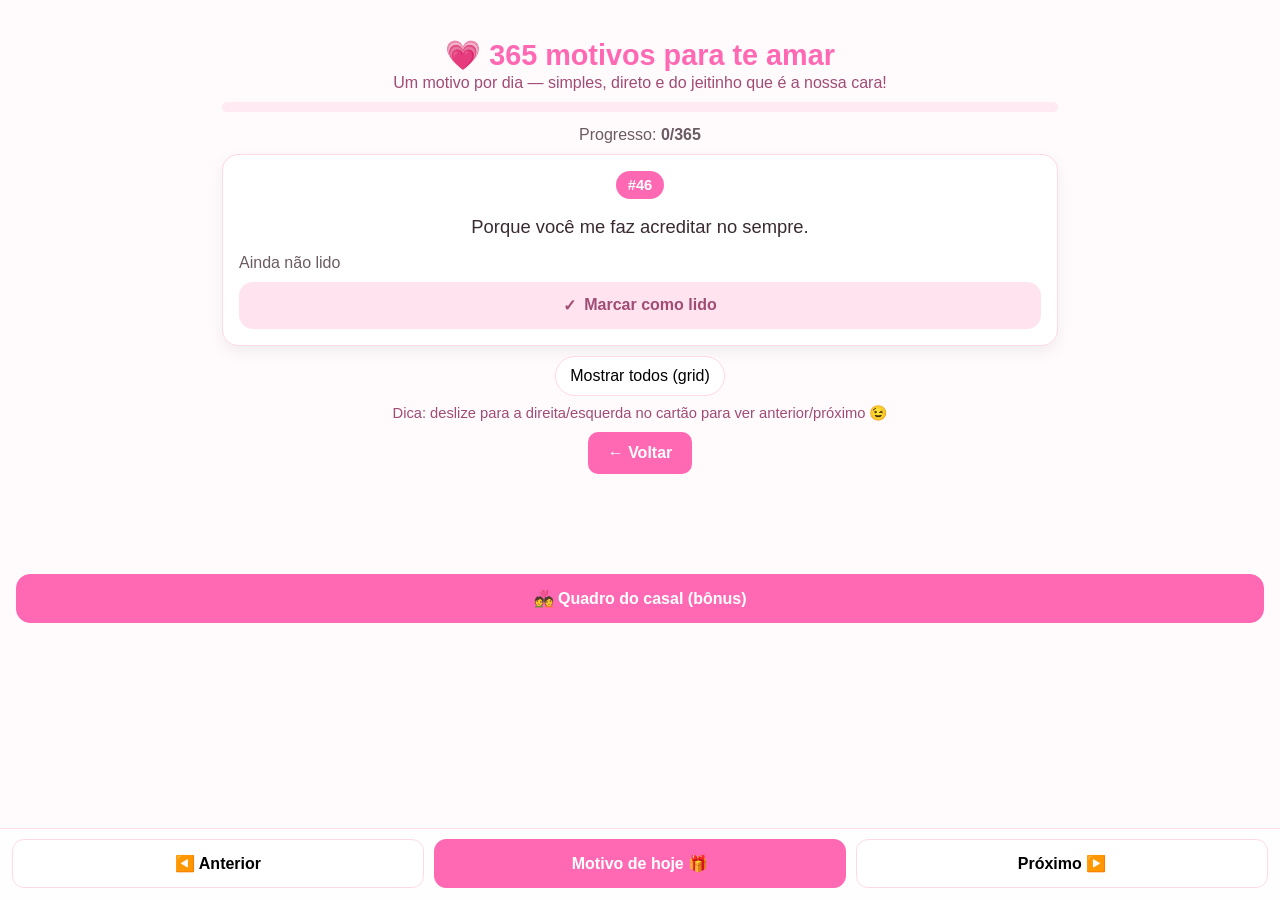
==== one_year.html @ 727fb725 "1year" ====
<!DOCTYPE html>
<html lang="pt-BR">
<head>
  <meta charset="UTF-8"/>
  <meta name="viewport" content="width=device-width,initial-scale=1,maximum-scale=1,viewport-fit=cover"/>
  <title>365 motivos para te amar 💖</title>
  <link rel="stylesheet" href="style.css"/>
  <style>
    /* ===== Ajustes Mobile-First para esta página ===== */
    :root{
      --pink:#ff69b4;
      --pink-2:#ffa6c9;
      --bg:#fffafc;
      --ink:#3a2a31;
      --ok:#2ecc71;
      --muted:#6b5b62;
      --card:#ffffff;
      --border:#ffd9e6;
    }
    body { background: var(--bg); color: var(--ink); }
    .wrap { max-width: 860px; margin: 0 auto; padding: 12px 12px 88px; }

    /* Header + progresso */
    .header { margin: 10px 0 2px; font-size: 1.4rem; }
    .sub { color:#a04c74; margin-bottom:10px; }
    .progressbar {
      height: 10px; background: #ffeaf3; border-radius: 999px; overflow: hidden; margin: 8px 0 14px;
    }
    .progressbar > i { display:block; height:100%; width:0%; background: var(--pink); transition: width .25s ease; }

    /* Card destaque */
    .card {
      background: var(--card); border:1px solid var(--border);
      border-radius:16px; padding:16px; box-shadow:0 6px 16px rgba(0,0,0,.06);
    }
    .badge {
      display:inline-flex; align-items:center; gap:6px; font-size:.92rem; font-weight:700;
      background: var(--pink); color:#fff; border-radius:999px; padding:6px 12px; margin-bottom:8px;
    }
    .badge.read { background: var(--ok); }
    .motivetext { font-size:1.15rem; line-height:1.55; margin-top:6px; }
    .read-state {
      display:flex; align-items:center; gap:8px; margin-top:12px; color: var(--muted);
    }

    /* Botão grande de marcar lido */
    .read-btn {
      display:flex; align-items:center; justify-content:center; gap:8px;
      width:100%; margin-top:10px; padding:14px 16px; border-radius:14px; border:none; font-weight:800;
      background: #ffe4ef; color:#a04c74;
    }
    .read-btn.active { background: #d9f7e7; color:#107a43; }
    .read-btn i { font-style:normal; font-weight:900; }

    /* Grid (opcional “mostrar todos”) */
    .toggle-row { display:flex; justify-content:center; margin: 10px 0 8px; }
    .toggle-row button { padding:10px 14px; border-radius:999px; border:1px solid var(--border); background:#fff; }
    .grid {
      display:none; grid-template-columns: repeat(auto-fill,minmax(160px,1fr));
      gap:10px; margin-top:8px;
    }
    .grid .gc {
      position: relative;
      background: #fff; border:1px solid var(--border); border-radius:12px; padding:12px; min-height:96px;
      box-shadow:0 3px 12px rgba(0,0,0,.04);
    }
    .grid .mini-badge {
      position:absolute; top:8px; right:8px; font-size:.75rem; background:#ffd1e4; color:#7a3956; padding:3px 8px; border-radius:999px;
    }
    .grid .gc.read { border-color:#bdf2d5; }
    .grid .gc.read .mini-badge { background:#bdf2d5; color:#106a3b; }
    .grid .gc .mini-toggle {
      margin-top:8px; display:inline-flex; align-items:center; gap:6px; font-size:.9rem; color:#23543f;
      background:#e8fff3; padding:6px 10px; border-radius:999px; border:1px solid #c9f6df;
    }

    /* Navegação fixa inferior (mobile) */
    .bottom-nav {
      position: fixed; left: 0; right: 0; bottom: 0; padding: 10px 12px calc(12px + env(safe-area-inset-bottom));
      background: rgba(255,255,255,.8); backdrop-filter: blur(8px); border-top:1px solid var(--border);
      display:flex; gap:10px; z-index: 10;
    }
    .bottom-nav button {
      flex:1; padding:14px 10px; border-radius:12px; border:1px solid var(--border); background:#fff; font-weight:700;
    }
    .bottom-nav button.primary { background: var(--pink); color:#fff; border-color: var(--pink); }
    .hint { font-size:.92rem; color:#a04c74; margin-top:6px; }

    /* Toques extras */
    .muted { color: var(--muted); }
    @media (min-width: 640px){
      .header { font-size:1.8rem; }
    }

    /* Confetti simples */
    .confetti-piece{
      position:fixed; width:8px; height:8px; opacity:.9; transform: translateY(-20px);
      animation: fall linear forwards;
    }
    @keyframes fall {
      to { transform: translateY(110vh) rotate(720deg); opacity: .5; }
    }
  </style>
</head>
<body>
  <!-- Reaproveita seus efeitos globais se existirem no style.css -->
  <div class="hearts"></div>
  <div class="balloons"></div>
  <div class="confetti"></div>
  <div class="fireworks"></div>

  <div class="wrap">
    <h1 class="header">💗 365 motivos para te amar</h1>
    <p class="sub">Um motivo por dia — simples, direto e do jeitinho que é a nossa cara!</p>

    <!-- barra de progresso -->
    <div class="progressbar" aria-label="Progresso de leitura">
      <i id="progressBar"></i>
    </div>
    <div class="muted" style="margin-bottom:10px;">
      Progresso: <b id="progressText">0/365</b>
    </div>

    <!-- destaque -->
    <div id="highlight" class="card" aria-live="polite">
      <span id="badge" class="badge">#1</span>
      <div id="text" class="motivetext">Carregando…</div>

      <div class="read-state">
        <span id="readLabel" class="muted">Ainda não lido</span>
      </div>
      <button id="btnRead" class="read-btn" aria-pressed="false">
        <i>✓</i> Marcar como lido
      </button>
    </div>

    <!-- toggle Mostrar todos -->
    <div class="toggle-row">
      <button id="btnToggleGrid">Mostrar todos (grid)</button>
    </div>

    <!-- grade -->
    <div id="grid" class="grid" aria-hidden="true"></div>

    <p class="hint">Dica: deslize para a direita/esquerda no cartão para ver anterior/próximo 😉</p>

    <div style="margin-top:10px">
      <a href="index.html" class="btn-link">← Voltar</a>
    </div>
  </div>
  
<!-- Botão para o bônus: Quadro do casal -->
<div style="margin: 12px 0;">
  <a href="couple-board.html" class="btn-large" aria-label="Abrir quadro do casal">
    💑 Quadro do casal (bônus)
  </a>
</div>

  <!-- Navegação fixa inferior -->
  <div class="bottom-nav">
    <button id="btnPrev">◀️ Anterior</button>
    <button id="btnToday" class="primary">Motivo de hoje 🎁</button>
    <button id="btnNext">Próximo ▶️</button>
  </div>

  <script>
    /* ===== Confetti rápido ===== */
    function confettiBurst(x = window.innerWidth/2, y = window.innerHeight/3) {
      const colors = ['#e74c3c','#f1c40f','#2ecc71','#3498db','#9b59b6'];
      const cont = document.querySelector('.confetti');
      for (let i=0;i<24;i++){
        const piece = document.createElement('div');
        piece.className = 'confetti-piece';
        piece.style.background = colors[Math.floor(Math.random()*colors.length)];
        piece.style.left = (x + (Math.random()*160 - 80)) + 'px';
        piece.style.top  = (y + (Math.random()*60  - 30)) + 'px';
        piece.style.animationDuration = (1.6 + Math.random()) + 's';
        cont.appendChild(piece);
        setTimeout(()=>piece.remove(), 2400);
      }
    }

    // Mesmo startDate que você usa no site (ajuste se precisar)
    const START_DATE = new Date(2024, 9, 22, 0, 0, 0); // 22/10/2024 (mês 9 = outubro)

    // Curadas + auto-complete até 365
    const curated = [
  "Porque seu sorriso acende tudo ao redor.",
  "Porque seu abraço sempre parece casa.",
  "Porque você faz os dias comuns ficarem especiais.",
  "Porque suas risadas são meu som favorito.",
  "Porque até seu silêncio me entende.",
  "Porque você me inspira a ser melhor.",
  "Porque dividir batata frita com você é fácil.",
  "Porque seu cheirinho ficou no meu moletom.",
  "Porque você acredita em mim quando eu vacilo.",
  "Porque seu jeito bobo combina com o meu.",
  "Porque você é meu ponto de paz.",
  "Porque até no caos a gente se encontra.",
  "Porque seu beijo pausa o mundo.",
  "Porque você cuida de mim sem perceber.",
  "Porque seu olhar me derruba (do melhor jeito).",
  "Porque você dança na sala comigo.",
  "Porque viajar com você é a melhor aventura.",
  "Porque até fila de mercado vira passeio.",
  "Porque seu ‘bom dia’ muda meu dia.",
  "Porque temos nossas piadas internas.",
  "Porque suas manias viraram minhas também.",
  "Porque saudade de você é doce (e dói).",
  "Porque te vejo no meu futuro.",
  "Porque você repara nos detalhes.",
  "Porque seu carinho cura qualquer coisa.",
  "Porque conversas longas com você voam.",
  "Porque você fica linda de qualquer jeito.",
  "Porque você me puxa para um mundo mais leve.",
  "Porque sua força me ensina todo dia.",
  "Porque seus sonhos também viraram meus.",
  "Porque nossas mãos se procuram sem pensar.",
  "Porque te ouvir é meu hobby favorito.",
  "Porque você sabe ser colo e impulso.",
  "Porque você ficou até quando era difícil.",
  "Porque chorar com você é seguro.",
  "Porque você me escolhe — e eu te escolho de volta.",
  "Porque sua voz acalma minha ansiedade.",
  "Porque seu jeito me lembra que o amor é simples.",
  "Porque você faz café do seu jeitinho pra mim.",
  "Porque nossas fotos têm risos de verdade.",
  "Porque você é paciente com as minhas loucuras.",
  "Porque você tem a melhor careta do mundo.",
  "Porque maratonar série com você é melhor que cinema.",
  "Porque seus recadinhos mudam meu humor.",
  "Porque você sabe o que dizer nas horas certas.",
  "Porque você me faz acreditar no sempre.",
  "Porque te abraçar é como desligar o mundo.",
  "Porque nossos planos dão frio na barriga.",
  "Porque você me acha bonito do meu jeito.",
  "Porque sua inteligência me encanta.",
  "Porque você me apresenta músicas novas.",
  "Porque sua sinceridade é rara.",
  "Porque cozinhar com você é bagunça boa.",
  "Porque dançar na cozinha virou tradição.",
  "Porque sua foto é meu papel de parede mental.",
  "Porque sua paz puxa a minha paz.",
  "Porque você me olha como ninguém.",
  "Porque comigo você é você — e isso é lindo.",
  "Porque seu cuidado com quem ama me inspira.",
  "Porque até mensagem simples sua é abraço.",
  "Porque você é meu porto e meu mar.",
  "Porque acordar do seu lado é meu lugar favorito.",
  "Porque você me faz querer ser gentil com o mundo.",
  "Porque a gente cabe nas mesmas bobeiras.",
  "Porque nossa história é minha preferida.",
  "Porque você não solta a minha mão.",
  "Porque você é minha certeza tranquila.",
  "Porque seu nome virou minha prece.",
  "Porque você é o ‘final feliz’ que parecia ficção.",
  "Porque com você, eu sou versão premium de mim.",
  "Porque te ver feliz é meu objetivo diário.",
  "Porque a gente dá risada no meio da briga.",
  "Porque papo profundo + besteira = a gente.",
  "Porque você é abrigo no olho do furacão.",
  "Porque te admirar nunca cansa.",
  "Porque sua bagunça combina com a minha.",
  "Porque você tem brilho próprio.",
  "Porque te imaginar velhinha comigo me faz sorrir.",
  "Porque você é lar — e viagem.",
  "Porque você fez o tempo passar mais bonito.",
  "Porque 1 ano foi só o prólogo do livro inteiro.",
  "Porque teu jeito sério me dá forças no improviso, e eu penso: que sorte a minha.",
  "Porque teu cuidado me deixa em paz na fila do mercado, e eu quero mais um abraço.",
  "Porque tua sensibilidade me faz acreditar na nossa playlist, e as horas correm felizes.",
  "Porque tua presença calma me deixa em paz no sofá da sala, e eu sei que vai dar certo.",
  "Porque teu abraço faz o tempo voar quando você me olha daquele jeito, e as horas correm felizes.",
  "Porque teu jeito sério me abraça por dentro quando a semana pesa, e eu tenho certeza de nós.",
  "Porque teus planos me dá vontade de sonhar quando o mundo parece grande demais, e a vida fica doce.",
  "Porque tua risadinha me acalma no final do dia, e eu quero pausar o tempo.",
  "Porque tua mania de arrumar tudo me dá paz quando o sono chega, e eu quero mais um abraço.",
  "Porque tua inteligência ilumina a casa no sofá da sala, e eu só consigo agradecer.",
  "Porque teu cuidado me abraça por dentro no trânsito, e eu me apaixono de novo.",
  "Porque tua paciência me faz melhor nas mensagens inesperadas, e meu coração sorri.",
  "Porque teu jeitinho me deixa em paz quando te vejo chegando, e eu penso: que sorte a minha.",
  "Porque teu cheirinho me acolhe no trânsito, e eu respiro aliviado.",
  "Porque teu jeitinho carinhoso me ensina no final do dia, e eu me apaixono de novo.",
  "Porque teu sorriso me lembra quem sou quando o mundo parece grande demais, e eu quero mais um abraço.",
  "Porque teu beijo me acolhe quando a casa tá silenciosa, e eu respiro aliviado.",
  "Porque tua generosidade me acalma quando tudo parece difícil, e fico torcendo pra nunca acabar.",
  "Porque teus conselhos me completa nas manhãs de domingo, e eu lembro que amor é simples.",
  "Porque teu abraço apertado me faz suspirar no abraço de despedida, e tudo faz sentido.",
  "Porque tua presença calma me abraça por dentro no primeiro gole de café, e a vida fica doce.",
  "Porque tua criatividade me faz acreditar nas manhãs de domingo, e eu penso: que sorte a minha.",
  "Porque tua bagunça boa vira poesia quando tudo parece difícil, e eu tenho certeza de nós.",
  "Porque tua paciência deixa tudo mais leve no meio do caos, e eu respiro aliviado.",
  "Porque teu abraço me inspira no sofá da sala, e eu tenho certeza de nós.",
  "Porque teu jeito sério ilumina a casa quando a gente cozinha junto, e eu tenho certeza de nós.",
  "Porque tua presença calma me ensina quando ouço tua voz, e as horas correm felizes.",
  "Porque tua mão na minha me dá esperança quando você me olha daquele jeito, e eu só consigo agradecer.",
  "Porque tua fé me acolhe no caminho de casa, e eu me apaixono de novo.",
  "Porque teu beijo me faz melhor na hora do filme, e eu só consigo agradecer.",
  "Porque teu jeito bobo me aquece o peito no sofá da sala, e eu respiro aliviado.",
  "Porque teu colo me faz acreditar quando a noite cai, e eu quero mais um abraço.",
  "Porque tua companhia me acalma a mente quando o sol bate na janela, e as horas correm felizes.",
  "Porque teus olhos me dá coragem quando a casa tá silenciosa, e tudo faz sentido.",
  "Porque tua bagunça boa me puxa pra frente quando a gente cozinha junto, e as horas correm felizes.",
  "Porque tua doçura me dá paz quando os planos mudam, e a vida fica doce.",
  "Porque tua paciência me dá vontade de dançar quando a noite cai, e fico torcendo pra nunca acabar.",
  "Porque teus planos me dá paz no caminho de casa, e eu me sinto em casa.",
  "Porque tua risada me faz sorrir quando a gente ri por nada, e eu só consigo agradecer.",
  "Porque teu brilho nos olhos vira poesia nas nossas fotos tortas, e tudo faz sentido.",
  "Porque tua fé me faz sorrir quando o mundo parece grande demais, e eu só consigo agradecer.",
  "Porque teu bom humor me faz querer ficar no trânsito, e eu só consigo agradecer.",
  "Porque tua coragem me dá coragem quando a semana pesa, e eu me apaixono de novo.",
  "Porque teus conselhos me abraça por dentro quando ouço tua voz, e as horas correm felizes.",
  "Porque tua coragem me faz sorrir no final do dia, e eu me sinto em casa.",
  "Porque teu toque me deixa em paz no trânsito, e eu acredito no sempre.",
  "Porque tua companhia me dá coragem na nossa playlist, e eu só consigo agradecer.",
  "Porque tua mão na minha me acalma no café da tarde, e eu quero pausar o tempo.",
  "Porque tua presença calma me dá forças quando te vejo chegando, e eu quero mais um abraço.",
  "Porque teu abraço ilumina a casa no primeiro gole de café, e a vida fica doce.",
  "Porque tua curiosidade ilumina a casa no meio do caos, e eu acredito no sempre.",
  "Porque tua mão na minha me deixa em paz quando chove lá fora, e meu coração sorri.",
  "Porque teu cheirinho me enche de orgulho no café da tarde, e eu sei que vai dar certo.",
  "Porque tua risada me aquece o peito no abraço de despedida, e as horas correm felizes.",
  "Porque teu brilho nos olhos me acolhe no meio do caos, e eu me sinto em casa.",
  "Porque tua paciência me abraça por dentro quando o mundo parece grande demais, e eu lembro que amor é simples.",
  "Porque tua bagunça boa me faz querer ficar no final do dia, e eu lembro que amor é simples.",
  "Porque teu brilho nos olhos me puxa pra frente quando a gente ri por nada, e eu lembro que amor é simples.",
  "Porque teu jeito sério me inspira no meio do caos, e eu penso: que sorte a minha.",
  "Porque teu abraço apertado vira poesia no café da tarde, e meu coração sorri.",
  "Porque teu jeito sério me faz melhor quando a casa tá silenciosa, e eu respiro aliviado.",
  "Porque teu abraço apertado me faz sorrir no final do dia, e eu quero mais um abraço.",
  "Porque tua paz me faz sorrir quando o sol bate na janela, e eu penso: que sorte a minha.",
  "Porque teu otimismo me dá vontade de dançar no meio do caos, e eu sei que vai dar certo.",
  "Porque teu brilho nos olhos me acolhe na nossa playlist, e eu penso: que sorte a minha.",
  "Porque tua risadinha me inspira nas viagens que a gente planeja, e o mundo parece mais bonito.",
  "Porque tua risadinha vira poesia no improviso, e tudo faz sentido.",
  "Porque tua fé me deixa em paz no primeiro gole de café, e as horas correm felizes.",
  "Porque tua risadinha me completa quando te vejo chegando, e eu encontro repouso.",
  "Porque teu abraço me faz querer ficar nas viagens que a gente planeja, e as horas correm felizes.",
  "Porque tua coragem vira poesia quando o sol bate na janela, e eu quero pausar o tempo.",
  "Porque teus olhos me acalma quando a gente cozinha junto, e eu sei que vai dar certo.",
  "Porque teu olhar me dá esperança na nossa playlist, e eu acredito no sempre.",
  "Porque teu jeitinho carinhoso me acalma quando os planos mudam, e a vida fica doce.",
  "Porque teus conselhos me dá vontade de sonhar quando a gente cozinha junto, e eu sei que vai dar certo.",
  "Porque tua companhia me arranca risos quando o mundo parece grande demais, e eu lembro que amor é simples.",
  "Porque teu beijo me dá forças na hora do filme, e fico torcendo pra nunca acabar.",
  "Porque tua paz me acolhe quando o mundo parece grande demais, e eu encontro repouso.",
  "Porque tua presença me acalma nas nossas caminhadas, e eu encontro repouso.",
  "Porque teu cheirinho me puxa pra frente nas viagens que a gente planeja, e eu me sinto em casa.",
  "Porque teu colo me dá paz quando o sol bate na janela, e o mundo parece mais bonito.",
  "Porque tua generosidade me faz suspirar quando o sol bate na janela, e eu respiro aliviado.",
  "Porque tua inteligência faz o tempo voar no meio do caos, e as horas correm felizes.",
  "Porque tua voz vira poesia quando te vejo chegando, e eu lembro que amor é simples.",
  "Porque tua risadinha me enche de orgulho no meio do caos, e eu quero pausar o tempo.",
  "Porque tua mão na minha me puxa pra frente quando chove lá fora, e eu só consigo agradecer.",
  "Porque tua força me abraça por dentro quando o sol bate na janela, e meu coração sorri.",
  "Porque tua força me aquece o peito quando os planos mudam, e meu coração sorri.",
  "Porque tua bagunça boa me faz querer ficar nas nossas caminhadas, e eu só consigo agradecer.",
  "Porque tua força me enche de orgulho nas manhãs de domingo, e eu acredito no sempre.",
  "Porque tua generosidade me dá vontade de sonhar quando o mundo parece grande demais, e tudo faz sentido.",
  "Porque teu cuidado vira poesia no sofá da sala, e eu respiro aliviado.",
  "Porque tua curiosidade me lembra quem sou quando os planos mudam, e eu tenho certeza de nós.",
  "Porque teu toque me dá paz quando o sol bate na janela, e eu só consigo agradecer.",
  "Porque tua curiosidade me acalma no caminho de casa, e eu acredito no sempre.",
  "Porque tua generosidade me dá coragem no improviso, e tudo faz sentido.",
  "Porque teu apoio me abraça por dentro no final do dia, e eu encontro repouso.",
  "Porque teus sonhos me acolhe no meio do caos, e as horas correm felizes.",
  "Porque teus conselhos me acalma a mente quando você me olha daquele jeito, e tudo faz sentido.",
  "Porque tua fé transforma dias comuns no caminho de casa, e eu só consigo agradecer.",
  "Porque tua presença me acolhe no meio do caos, e eu penso: que sorte a minha.",
  "Porque tua mão na minha ilumina a casa no abraço de despedida, e a vida fica doce.",
  "Porque teu cuidado me enche de orgulho quando chove lá fora, e eu lembro que amor é simples.",
  "Porque tua sinceridade me dá coragem nas mensagens inesperadas, e as horas correm felizes.",
  "Porque teus sonhos me inspira quando ouço tua voz, e eu me sinto em casa.",
  "Porque teu olhar me acalma nas manhãs de domingo, e a vida fica doce.",
  "Porque tua inteligência me arranca risos quando te vejo chegando, e eu lembro que amor é simples.",
  "Porque tua mão na minha me completa quando tudo parece difícil, e eu acredito no sempre.",
  "Porque teu colo me dá coragem nas manhãs de domingo, e eu me sinto em casa.",
  "Porque tua bagunça boa me dá coragem no abraço de despedida, e eu acredito no sempre.",
  "Porque teu apoio me acalma a mente na hora do filme, e eu me sinto em casa.",
  "Porque teu brilho nos olhos vira poesia nas viagens que a gente planeja, e eu sei que vai dar certo.",
  "Porque teu otimismo me faz acreditar quando a casa tá silenciosa, e eu quero mais um abraço.",
  "Porque teu toque me acalma a mente na hora do filme, e eu respiro aliviado.",
  "Porque teu cheirinho me faz querer ficar quando a noite cai, e as horas correm felizes.",
  "Porque teu jeitinho me aquece o peito na nossa playlist, e eu encontro repouso.",
  "Porque tua risada me aquece o peito no abraço de despedida, e eu lembro que amor é simples.",
  "Porque tua bagunça boa me deixa em paz quando os planos mudam, e tudo faz sentido.",
  "Porque tua bagunça boa me abraça por dentro nas mensagens inesperadas, e as horas correm felizes.",
  "Porque teu otimismo faz o tempo voar quando a semana pesa, e as horas correm felizes.",
  "Porque teu coração gigante ilumina a casa nas manhãs de domingo, e eu respiro aliviado.",
  "Porque teu jeitinho me lembra quem sou quando a noite cai, e eu quero mais um abraço.",
  "Porque tua paciência faz o tempo voar no abraço de despedida, e eu tenho certeza de nós.",
  "Porque teu jeito sério me puxa pra frente no meio do caos, e eu lembro que amor é simples.",
  "Porque teu brilho nos olhos me faz acreditar quando o mundo parece grande demais, e eu tenho certeza de nós.",
  "Porque teu otimismo me enche de orgulho na fila do mercado, e eu respiro aliviado.",
  "Porque teu sorriso me lembra quem sou quando a casa tá silenciosa, e eu penso: que sorte a minha.",
  "Porque teu brilho nos olhos me faz sorrir quando o sono chega, e eu lembro que amor é simples.",
  "Porque tua paz me ensina no café da tarde, e o mundo parece mais bonito.",
  "Porque tua doçura ilumina a casa no abraço de despedida, e eu lembro que amor é simples.",
  "Porque tua presença calma me inspira no sofá da sala, e eu me apaixono de novo.",
  "Porque teu colo me dá esperança nas nossas fotos tortas, e o mundo parece mais bonito.",
  "Porque tua presença me arranca risos na nossa playlist, e eu quero pausar o tempo.",
  "Porque tua mania de arrumar tudo me faz querer ficar nas manhãs de domingo, e fico torcendo pra nunca acabar.",
  "Porque tua leveza me dá vontade de dançar no sofá da sala, e eu acredito no sempre.",
  "Porque teu jeito bobo me arranca risos nas nossas caminhadas, e tudo faz sentido.",
  "Porque teu coração gigante me faz melhor no trânsito, e eu sei que vai dar certo.",
  "Porque teu toque me ensina quando a gente ri por nada, e fico torcendo pra nunca acabar.",
  "Porque tua curiosidade deixa tudo mais leve no sofá da sala, e as horas correm felizes.",
  "Porque teu carinho deixa tudo mais leve quando o mundo parece grande demais, e eu me apaixono de novo.",
  "Porque teus sonhos me dá paz no sofá da sala, e o mundo parece mais bonito.",
  "Porque tua força me lembra quem sou quando a gente cozinha junto, e eu sei que vai dar certo.",
  "Porque tua companhia me inspira quando te vejo chegando, e eu penso: que sorte a minha.",
  "Porque teu cuidado me acolhe quando o sol bate na janela, e meu coração sorri.",
  "Porque tua companhia me completa quando a noite cai, e a vida fica doce.",
  "Porque tua sinceridade ilumina a casa no meio do caos, e eu encontro repouso.",
  "Porque tua voz me puxa pra frente quando a semana pesa, e eu tenho certeza de nós.",
  "Porque teu otimismo me faz sorrir quando a gente ri por nada, e eu respiro aliviado.",
  "Porque teu abraço me arranca risos quando chove lá fora, e eu acredito no sempre.",
  "Porque teu colo me enche de orgulho nas viagens que a gente planeja, e eu encontro repouso.",
  "Porque tua força me dá paz nas manhãs de domingo, e eu me apaixono de novo.",
  "Porque tua inteligência me ensina quando a casa tá silenciosa, e eu quero pausar o tempo.",
  "Porque teu jeitinho deixa tudo mais leve quando a noite cai, e eu respiro aliviado.",
  "Porque tua mão na minha deixa tudo mais leve na hora do filme, e eu lembro que amor é simples.",
  "Porque tua coragem me enche de orgulho quando os planos mudam, e eu acredito no sempre.",
  "Porque teu bom humor me faz melhor quando o sol bate na janela, e a vida fica doce.",
  "Porque tua voz me puxa pra frente nas nossas caminhadas, e eu sei que vai dar certo.",
  "Porque tua sensibilidade me leva pra perto quando o sono chega, e eu lembro que amor é simples.",
  "Porque tua risada me acalma nas viagens que a gente planeja, e eu lembro que amor é simples.",
  "Porque tua curiosidade vira poesia quando a casa tá silenciosa, e eu me sinto em casa.",
  "Porque teu abraço apertado me arranca risos quando a gente ri por nada, e eu encontro repouso.",
  "Porque teu jeito sério me deixa em paz nas nossas caminhadas, e eu me sinto em casa.",
  "Porque tua força me faz acreditar quando a gente cozinha junto, e tudo faz sentido.",
  "Porque tua presença calma me inspira nas viagens que a gente planeja, e o mundo parece mais bonito.",
  "Porque tua mania de arrumar tudo vira poesia quando o mundo parece grande demais, e a vida fica doce.",
  "Porque teus olhos me faz suspirar quando o sol bate na janela, e eu quero pausar o tempo.",
  "Porque tua paciência faz o tempo voar na hora do filme, e eu acredito no sempre.",
  "Porque tua coragem me abraça por dentro no final do dia, e fico torcendo pra nunca acabar.",
  "Porque teu coração gigante me dá vontade de dançar quando o sono chega, e fico torcendo pra nunca acabar.",
  "Porque teu colo me puxa pra frente quando a noite cai, e tudo faz sentido.",
  "Porque teu toque me faz melhor nas nossas caminhadas, e o mundo parece mais bonito.",
  "Porque teu apoio me lembra quem sou no meio do caos, e eu quero pausar o tempo.",
  "Porque tua bagunça boa me aquece o peito no meio do caos, e eu quero pausar o tempo.",
  "Porque teu apoio me abraça por dentro no improviso, e tudo faz sentido.",
  "Porque tua leveza me acalma a mente no sofá da sala, e eu encontro repouso.",
  "Porque teu cuidado me enche de orgulho quando a gente ri por nada, e eu acredito no sempre.",
  "Porque tua presença calma me dá vontade de sonhar quando a noite cai, e fico torcendo pra nunca acabar.",
  "Porque tua mania de arrumar tudo me acalma a mente quando o sono chega, e eu respiro aliviado.",
  "Porque teus conselhos me acolhe quando a casa tá silenciosa, e eu sei que vai dar certo.",
  "Porque teus conselhos me dá forças quando o mundo parece grande demais, e eu me apaixono de novo.",
  "Porque tua presença calma vira poesia no final do dia, e eu só consigo agradecer.",
  "Porque tua paciência faz o tempo voar quando a gente cozinha junto, e eu lembro que amor é simples.",
  "Porque tua sinceridade vira poesia quando o sono chega, e eu encontro repouso.",
  "Porque teu cuidado me ensina quando a semana pesa, e fico torcendo pra nunca acabar.",
  "Porque tua leveza me dá esperança quando a gente ri por nada, e o mundo parece mais bonito.",
  "Porque tua fé faz o tempo voar quando a gente cozinha junto, e eu quero pausar o tempo.",
  "Porque teu toque me faz querer ficar na hora do filme, e as horas correm felizes.",
  "Porque teu olhar me faz querer ficar no abraço de despedida, e eu quero pausar o tempo.",
  "Porque teu toque me enche de orgulho quando você me olha daquele jeito, e eu tenho certeza de nós.",
  "Porque teu jeito bobo me acalma quando o sono chega, e as horas correm felizes.",
  "Porque teu coração gigante me faz querer ficar no trânsito, e eu só consigo agradecer.",
  "Porque teu cuidado me aquece o peito na nossa playlist, e eu me apaixono de novo.",
  "Porque teu cheirinho me abraça por dentro nas nossas fotos tortas, e eu lembro que amor é simples.",
  "Porque teu beijo ilumina a casa quando a gente cozinha junto, e tudo faz sentido.",
  "Porque teus sonhos deixa tudo mais leve quando o sono chega, e meu coração sorri.",
  "Porque teu abraço apertado me lembra quem sou quando o sono chega, e as horas correm felizes.",
  "Porque teu jeitinho me acalma quando chove lá fora, e eu quero pausar o tempo.",
  "Porque tua risada deixa tudo mais leve no caminho de casa, e eu encontro repouso.",
  "Porque tua companhia deixa tudo mais leve nas mensagens inesperadas, e eu lembro que amor é simples.",
  "Porque tua voz me inspira nas nossas fotos tortas, e eu quero mais um abraço.",
  "Porque tua generosidade deixa tudo mais leve nas mensagens inesperadas, e eu sei que vai dar certo.",
  "Porque teu cheirinho me lembra quem sou quando você me olha daquele jeito, e eu penso: que sorte a minha.",
  "Porque teus sonhos me dá esperança quando chove lá fora, e tudo faz sentido.",
  "Porque teu coração gigante me acolhe quando você me olha daquele jeito, e eu encontro repouso.",
  "Porque teu cuidado com os detalhes me dá forças nas nossas caminhadas, e eu lembro que amor é simples.",
  "Porque tua criatividade me puxa pra frente quando a gente ri por nada, e as horas correm felizes.",
  "Porque teu sorriso me dá esperança no primeiro gole de café, e a vida fica doce.",
  "Porque tua mania de arrumar tudo me faz sorrir no abraço de despedida, e eu me apaixono de novo.",
  "Porque tua mão na minha me acolhe quando o sono chega, e eu respiro aliviado.",
  "Porque teu cheirinho me deixa em paz quando a gente cozinha junto, e eu penso: que sorte a minha.",
  "Porque teu cuidado me dá vontade de dançar nas nossas caminhadas, e eu me apaixono de novo.",
  "Porque teus sonhos me deixa em paz no sofá da sala, e fico torcendo pra nunca acabar.",
  "Porque tua criatividade me dá paz quando ouço tua voz, e eu quero mais um abraço.",
  "Porque tua leveza me completa no final do dia, e eu me apaixono de novo.",
  "Porque teu olhar me dá esperança no primeiro gole de café, e eu penso: que sorte a minha.",
  "Porque tua presença calma me acolhe no improviso, e a vida fica doce.",
  "Porque tua voz me puxa pra frente nas manhãs de domingo, e eu encontro repouso.",
  "Porque teu coração gigante me acalma no sofá da sala, e eu me sinto em casa.",
  "Porque tua mão na minha me dá esperança nas viagens que a gente planeja, e eu sei que vai dar certo.",
  "Porque teu apoio deixa tudo mais leve nas manhãs de domingo, e eu me apaixono de novo.",
  "Porque teu beijo deixa tudo mais leve no caminho de casa, e tudo faz sentido.",
  "Porque teu otimismo me faz suspirar quando ouço tua voz, e eu penso: que sorte a minha.",
  "Porque tua inteligência me dá esperança no trânsito, e eu acredito no sempre.",
  "Porque tua mania de arrumar tudo me dá esperança quando os planos mudam, e eu respiro aliviado.",
  "Porque teu senso de humor me abraça por dentro quando os planos mudam, e eu acredito no sempre.",
  "Porque tua paz me faz sorrir quando a casa tá silenciosa, e eu encontro repouso.",
  "Porque teus conselhos me lembra quem sou no improviso, e eu só consigo agradecer.",
  "Porque tua sinceridade me deixa em paz na nossa playlist, e eu sei que vai dar certo.",
  "Porque tua voz me dá coragem na fila do mercado, e eu penso: que sorte a minha.",
  "Porque tua coragem vira poesia quando te vejo chegando, e eu penso: que sorte a minha.",
  "Porque teu toque me dá vontade de sonhar no final do dia, e eu respiro aliviado.",
  "Porque tua sinceridade me dá vontade de dançar quando o mundo parece grande demais, e eu penso: que sorte a minha.",
  "Porque tua força me dá vontade de dançar quando o sol bate na janela, e eu me apaixono de novo.",
  "Porque teu bom humor ilumina a casa na fila do mercado, e eu respiro aliviado.",
  "Porque tua curiosidade transforma dias comuns na nossa playlist, e meu coração sorri.",
  "Porque tua presença calma me deixa em paz quando tudo parece difícil, e eu sei que vai dar certo.",
  "Porque teu cuidado me faz suspirar quando o mundo parece grande demais, e as horas correm felizes.",
  "Porque teu cuidado com os detalhes me dá forças no improviso, e a vida fica doce.",
  "Porque tua presença me dá vontade de dançar no final do dia, e eu tenho certeza de nós.",
  "Porque tua paz me ensina no caminho de casa, e eu respiro aliviado.",
  "Porque teu cuidado com os detalhes me abraça por dentro quando a semana pesa, e o mundo parece mais bonito.",
  "Porque tua curiosidade me lembra quem sou quando você me olha daquele jeito, e eu me apaixono de novo.",
  "Porque teus planos me acolhe no café da tarde, e eu lembro que amor é simples.",
  "Porque tua mania de arrumar tudo me aquece o peito quando você me olha daquele jeito, e eu acredito no sempre.",
  "Porque teu brilho nos olhos vira poesia quando os planos mudam, e as horas correm felizes.",
  "Porque teu otimismo me dá paz na fila do mercado, e eu quero pausar o tempo.",
  "Porque tua risadinha faz o tempo voar no trânsito, e a vida fica doce.",
  "Porque tua doçura me dá vontade de sonhar quando o mundo parece grande demais, e eu penso: que sorte a minha.",
  "Porque teu coração gigante me dá vontade de sonhar na fila do mercado, e fico torcendo pra nunca acabar.",
  "Porque tua mão na minha me acolhe no café da tarde, e eu sei que vai dar certo.",
  "Porque tua generosidade me leva pra perto quando ouço tua voz, e as horas correm felizes.",
  "Porque tua fé me abraça por dentro quando a semana pesa, e eu me apaixono de novo.",
  "Porque tua presença me dá coragem nas viagens que a gente planeja, e eu lembro que amor é simples.",
  "Porque tua criatividade me completa quando o sol bate na janela, e eu tenho certeza de nós.",
  "Porque teu cheirinho me dá vontade de sonhar no meio do caos, e eu quero mais um abraço.",
  "Porque tua presença calma me inspira no trânsito, e eu lembro que amor é simples.",
  "Porque teu abraço apertado deixa tudo mais leve na nossa playlist, e tudo faz sentido.",
  "Porque tua sensibilidade me ensina na fila do mercado, e tudo faz sentido.",
  "Porque tua criatividade deixa tudo mais leve na nossa playlist, e meu coração sorri.",
  "Porque teus planos me dá forças quando os planos mudam, e eu tenho certeza de nós.",
  "Porque tua sensibilidade me ensina quando os planos mudam, e eu penso: que sorte a minha.",
  "Porque tua coragem me completa no improviso, e eu quero pausar o tempo.",
  "Porque tua sinceridade me acalma nas nossas caminhadas, e eu só consigo agradecer.",
  "Porque teu jeito bobo me acolhe nas mensagens inesperadas, e eu me apaixono de novo.",
  "Porque teu jeitinho carinhoso me faz melhor quando a casa tá silenciosa, e eu me sinto em casa.",
  "Porque teus planos me dá vontade de sonhar quando a noite cai, e eu me apaixono de novo.",
  "Porque teu bom humor me lembra quem sou quando a semana pesa, e eu respiro aliviado.",
  "Porque tua coragem me dá forças nas viagens que a gente planeja, e eu respiro aliviado.",
  "Porque teus olhos me dá vontade de dançar quando os planos mudam, e eu lembro que amor é simples.",
  "Porque teu cuidado me acalma no trânsito, e meu coração sorri.",
  "Porque teus conselhos me abraça por dentro quando a gente ri por nada, e eu só consigo agradecer.",
  "Porque tua mão na minha ilumina a casa quando a casa tá silenciosa, e as horas correm felizes.",
  "Porque tua mão na minha me abraça por dentro quando a noite cai, e eu quero pausar o tempo.",
  "Porque teu abraço apertado me acalma a mente no caminho de casa, e eu me sinto em casa.",
  "Porque teu sorriso me lembra quem sou quando o sono chega, e a vida fica doce.",
  "Porque teus sonhos me faz suspirar quando a casa tá silenciosa, e as horas correm felizes.",
  "Porque tua companhia vira poesia nas manhãs de domingo, e eu me sinto em casa.",
  "Porque tua criatividade me deixa em paz na fila do mercado, e eu encontro repouso.",
  "Porque teu jeitinho vira poesia no caminho de casa, e eu me sinto em casa.",
  "Porque teu jeito sério me aquece o peito no primeiro gole de café, e eu lembro que amor é simples.",
  "Porque teu cuidado me dá paz na fila do mercado, e eu penso: que sorte a minha.",
  "Porque teu abraço me faz sorrir na hora do filme, e eu me sinto em casa.",
  "Porque tua paz faz o tempo voar quando tudo parece difícil, e eu lembro que amor é simples.",
  "Porque tua companhia me dá vontade de dançar no sofá da sala, e as horas correm felizes."
];
    const reasons = [...curated];
    for (let i = curated.length; i < 365; i++) {
      reasons.push(`Porque te amo de formas que nem cabem em palavras (#${i+1}).`);
    }

    // Estado
    let current = 0;
    const readSet = new Set(JSON.parse(localStorage.getItem("reasons_read") || "[]"));

    // DOM
    const $badge = document.getElementById('badge');
    const $text = document.getElementById('text');
    const $btnRead = document.getElementById('btnRead');
    const $readLabel = document.getElementById('readLabel');
    const $progressText = document.getElementById('progressText');
    const $progressBar = document.getElementById('progressBar');
    const $grid = document.getElementById('grid');

    function fmt(i){ return `#${i+1}`; }
    function updateProgress(){
      const pct = (readSet.size / reasons.length)*100;
      $progressText.textContent = `${readSet.size}/365`;
      $progressBar.style.width = `${pct}%`;
      localStorage.setItem("reasons_read", JSON.stringify([...readSet]));
    }
    function setReadUI(){
      const isRead = readSet.has(current);
      $btnRead.classList.toggle('active', isRead);
      $btnRead.setAttribute('aria-pressed', isRead ? 'true' : 'false');
      $btnRead.innerHTML = isRead ? '<i>✓</i> Marcado como lido' : '<i>✓</i> Marcar como lido';
      $readLabel.textContent = isRead ? 'Lido ✅' : 'Ainda não lido';
      $badge.classList.toggle('read', isRead);
    }
    function setCurrent(i, burst=false){
      current = ((i % reasons.length) + reasons.length) % reasons.length;
      $badge.textContent = fmt(current);
      $text.textContent = reasons[current];
      setReadUI();
      if (burst) confettiBurst();
      // Scroll top suave no mobile
      window.scrollTo({ top: 0, behavior: "smooth" });
    }
    function dayDiff(a,b){ return Math.floor((b-a)/(24*60*60*1000)); }
    function motiveOfTodayIndex(){
      const diff = Math.max(0, dayDiff(START_DATE, new Date()));
      return diff % reasons.length;
    }

    // Grid (sem busca, só toggle e marcação individual)
    function renderGrid(){
      $grid.innerHTML = "";
      reasons.forEach((r,i)=>{
        const gc = document.createElement('div');
        gc.className = 'gc' + (readSet.has(i) ? ' read' : '');
        gc.innerHTML = `
          <span class="mini-badge">${fmt(i)}</span>
          <div style="font-size:.95rem; line-height:1.45; margin-top: 18px;">${r}</div>
          <div class="mini-toggle" role="button" aria-pressed="${readSet.has(i)}" style="margin-top:10px;">
            ✓ ${readSet.has(i) ? 'Lido' : 'Marcar como lido'}
          </div>
        `;
        // abrir no destaque
        gc.addEventListener('click', (ev)=>{
          // se o clique foi no mini-toggle, não navegar, apenas alternar
          if (ev.target && ev.target.classList.contains('mini-toggle')) return;
          setCurrent(i);
        });
        // alternar lido
        gc.querySelector('.mini-toggle').addEventListener('click', ()=>{
          if (readSet.has(i)) readSet.delete(i); else readSet.add(i);
          gc.classList.toggle('read', readSet.has(i));
          gc.querySelector('.mini-toggle').setAttribute('aria-pressed', readSet.has(i));
          gc.querySelector('.mini-toggle').textContent = readSet.has(i) ? '✓ Lido' : '✓ Marcar como lido';
          if (i === current) setReadUI();
          updateProgress();
        });
        $grid.appendChild(gc);
      });
    }

    // Eventos principais
    document.getElementById('btnPrev').addEventListener('click', ()=> setCurrent(current-1));
    document.getElementById('btnNext').addEventListener('click', ()=> setCurrent(current+1));
    document.getElementById('btnToday').addEventListener('click', ()=> setCurrent(motiveOfTodayIndex(), true));

    document.getElementById('btnToggleGrid').addEventListener('click', ()=>{
      const open = $grid.style.display === 'grid';
      $grid.style.display = open ? 'none' : 'grid';
      $grid.setAttribute('aria-hidden', open ? 'true' : 'false');
      if (!open) renderGrid();
    });

    // Botão grande de leitura
    $btnRead.addEventListener('click', ()=>{
      if (readSet.has(current)) readSet.delete(current); else readSet.add(current);
      setReadUI();
      updateProgress();
      if (readSet.has(current)) confettiBurst();
    });

    // Gestos (swipe) no card destaque — mobile friendly
    (function attachSwipe(){
      const el = document.getElementById('highlight');
      let x0=null, y0=null, t0=0;
      el.addEventListener('touchstart', e=>{ const t=e.touches[0]; x0=t.clientX; y0=t.clientY; t0=Date.now(); }, {passive:true});
      el.addEventListener('touchend', e=>{
        if(x0===null) return;
        const t=e.changedTouches[0];
        const dx=t.clientX-x0, dy=t.clientY-y0, dt=Date.now()-t0;
        if (Math.abs(dx)>40 && Math.abs(dy)<50 && dt<600){
          if (dx<0) setCurrent(current+1); else setCurrent(current-1);
        }
        x0=y0=null;
      }, {passive:true});
    })();

    // Init
    setCurrent(motiveOfTodayIndex());
    updateProgress();
  </script>
</body>
</html>
---- style.css ----
/* reset e estilo base */
* { margin: 0; padding: 0; box-sizing: border-box; }

body {
  background: linear-gradient(to right, #ffd1dc, #ffe4e1);
  font-family: 'Comic Sans MS', cursive, sans-serif;
  color: #444; text-align: center; padding: 1rem;
}

/* conteúdo principal */
.container { max-width: 500px; margin: auto; background: white; border-radius: 16px; padding: 20px; box-shadow: 0 0 10px rgba(0,0,0,0.1); }

button { background: #ffb6c1; border: none; padding: 10px 20px; border-radius: 20px; font-size: 1rem; cursor: pointer; }
button:hover { background: #ffa6c9; }

iframe {
  border-radius: 8px;
  margin-top: 1rem;
  width: 100%;
  height: 152px;
  overflow: hidden;
}

/* imagem redimensionável */
.photo img {
  width: 100%;
  max-width: 400px;
  height: auto;
  border-radius: 8px;
  object-fit: contain;
  /* mostra a imagem inteira */
  display: block;
  margin: 1rem 0;
}

h1 {
  color: #ff69b4;
}

#timer {
  font-size: 1.2rem;
  line-height: 1.4;
}

/* corações, balões, confetes, fogos */
.hearts,
.balloons,
.confetti,
.fireworks {
  position: fixed;
  top: 0;
  left: 0;
  width: 100%;
  height: 100%;
  pointer-events: none;
  overflow: hidden;
  z-index: 2;
  /* agora acima da imagem e container */
}

/* heart */
.heart {
  position: absolute;
  width: 20px;
  height: 20px;
  background: red;
  transform: rotate(45deg);
  animation: drop linear;
}

.heart::before,
.heart::after {
  content: "";
  position: absolute;
  width: 20px;
  height: 20px;
  background: red;
  border-radius: 50%;
}

.heart::before {
  top: -10px;
  left: 0;
}

.heart::after {
  top: 0;
  left: -10px;
}

@keyframes drop {
  0% {
    opacity: 1;
    transform: translateY(-10px) rotate(45deg);
  }

  100% {
    opacity: 0;
    transform: translateY(100vh) rotate(45deg);
  }
}

/* balloons */
.balloon {
  position: absolute;
  width: 30px;
  height: 40px;
  background: #e84393;
  border-radius: 50%;
  opacity: 0.9;
  animation: floatUp ease-out forwards;
}

.balloon::after {
  content: "";
  position: absolute;
  bottom: -10px;
  left: 50%;
  width: 2px;
  height: 10px;
  background: #ccc;
  transform: translateX(-50%);
}

@keyframes floatUp {
  0% {
    transform: translateY(100vh) scale(0.8);
  }

  100% {
    transform: translateY(-20vh) scale(1);
  }
}

/* confetti */
.confetti-piece {
  position: absolute;
  width: 6px;
  height: 6px;
  opacity: 1;
  animation: confettiFall ease-out forwards;
}

@keyframes confettiFall {
  0% {
    opacity: 1;
    transform: translateY(0) rotate(0deg);
  }

  100% {
    opacity: 0;
    transform: translateY(200px) rotate(360deg);
  }
}

/* fireworks */
.firework-piece {
  position: absolute;
  width: 4px;
  height: 10px;
  border-radius: 2px;
  opacity: 1;
  transform: rotate(var(--angle)) translateY(0);
  animation: burst 0.8s ease-out forwards;
}

@keyframes burst {
  to {
    opacity: 0;
    transform: rotate(var(--angle)) translateY(var(--distance));
  }
}

/* responsividade */
@media (max-width: 600px) {
  .container {
    max-width: 90%;
    padding: 0 0.5rem;
  }

  #letter-btn {
    position: fixed !important;
    top: 40% !important;
    left: 50% !important;
    transform: translate(-50%, -50%) scale(0) !important;
  }
  /* quando receber a classe .show, deve escalar pra 1 */
  #letter-btn.show {
    transform: translate(-50%, -50%) scale(1) !important;
  }

  iframe {
    height: 80px !important;
  }

  .photo img {
    max-width: 90vw;
  }

  h1 {
    font-size: 1.25rem;
  }

  #timer {
    font-size: 1rem;
  }

  .heart {
    width: 15px;
    height: 15px;
  }

  .heart::before,
  .heart::after {
    width: 15px;
    height: 15px;
  }

  .balloon {
    width: 20px;
    height: 30px;
  }

  .balloon::after {
    bottom: -8px;
    height: 8px;
  }

  .confetti-piece {
    width: 4px;
    height: 4px;
  }

  .firework-piece {
    width: 3px;
    height: 8px;
  }

  .gallery-container img {
    width: 100%;
    border-radius: 8px;
    margin: 10px 0;
  }

  /* container da galeria com imagem central */
  .photo.gallery-container {
    position: relative;
    display: flex;
    justify-content: center;
    align-items: center;
    margin: 1rem 0;
  }

  .photo.gallery-container img {
    width: 100%;
    max-width: 400px;
    height: auto;
    border-radius: 8px;
    object-fit: contain;
    display: block;
    margin: auto;
    transition: opacity 0.5s ease-in-out;
    box-shadow: 0 4px 20px rgba(0, 0, 0, 0.4);
  }

  /* botões de navegação laterais */
  .gallery-arrow {
    position: absolute;
    top: 50%;
    transform: translateY(-50%);
    font-size: 2.2rem;
    color: #ffffffcc;
    background: transparent;
    border: none;
    cursor: pointer;
    z-index: 3;
    padding: 0.5rem;
    transition: color 0.2s ease;
  }

  .gallery-arrow:hover {
    color: #ffffff;
  }

  .gallery-arrow.left {
    left: 10px;
  }

  .gallery-arrow.right {
    right: 10px;
  }


  #reveal-btn {
    margin-top: 2rem;
    margin-bottom: 1rem;
    padding: 0.8rem 1.4rem;
    font-size: 1.1rem;
    font-weight: 600;
    color: #fff;
    background: linear-gradient(135deg, #ff85c1, #ff4f8b);
    border: none;
    border-radius: 30px;
    box-shadow: 0 4px 12px rgba(255, 79, 139, 0.4);
    cursor: pointer;
    transition: all 0.3s ease;
    position: relative;
    z-index: 1;
  }
  
  #reveal-btn:hover {
    background: linear-gradient(135deg, #ff9bcf, #ff6ba2);
    transform: scale(1.05);
    box-shadow: 0 6px 18px rgba(255, 105, 160, 0.5);
  }  

  #secret-section {
    margin-top: 1.5rem;
    animation: fadeIn 1s ease forwards;
  }

.love-message {
  background: #fff0f5;
  padding: 15px;
  border-radius: 12px;
  color: #333;
  margin-top: 20px;
}

  /* galeria menor */
  .small-gallery img {
    max-width: 300px;
  }

  @keyframes fadeIn {
    from {
      opacity: 0;
      transform: translateY(10px);
    }

    to {
      opacity: 1;
      transform: translateY(0);
    }
  }

  #reveal-friends-btn {
    margin-top: 1.5rem;
    margin-bottom: 1rem;
    padding: 0.8rem 1.4rem;
    font-size: 1.05rem;
    font-weight: 600;
    color: #fff;
    background: linear-gradient(135deg, #ff9a9e, #fad0c4);
    border: none;
    border-radius: 30px;
    cursor: pointer;
    box-shadow: 0 4px 12px rgba(255, 154, 158, 0.4);
    transition: all 0.3s ease;
    position: relative;
    z-index: 1;
  }
  
  #reveal-friends-btn:hover {
    background: linear-gradient(135deg, #ffc3a0, #ffafbd);
    transform: scale(1.05);
    box-shadow: 0 6px 18px rgba(255, 154, 158, 0.5);
  }
  
  
  #friends-slider {
    margin-top: 2rem;
    max-width: 400px;
    margin-inline: auto;
  }
  
  .friend-slide {
    position: relative;
    height: 250px;
    border-radius: 12px;
    overflow: hidden;
    box-shadow: 0 4px 16px rgba(0, 0, 0, 0.5);
  }  
  
  .friend-bg {
    position: absolute;
    top: 0; left: 0;
    width: 100%;
    height: 100%;
    background-size: cover;
    background-position: center;
    filter: brightness(0.4);
    z-index: 1;
  }
  
  .friend-message {
    position: absolute;
    bottom: 0;
    width: 100%;
    padding: 1rem 1rem 1.2rem;
    color: #fff;
    font-size: 0.7rem;
    line-height: 1.5;
    background: linear-gradient(to top, rgba(0, 0, 0, 0.65), transparent);
    text-align: center;
    z-index: 2;
    text-shadow: 1px 1px 4px #000;
    box-sizing: border-box;
  }
  
  .friend-controls {
    display: flex;
    align-items: center;
    justify-content: center;
    gap: 1.5rem;
    margin-top: 0.5rem;
    flex-wrap: wrap;
  }
  
  .friend-author {
    font-size: 1.2rem;
    font-weight: bold;
    color: #ff69b4;
    text-align: center;
    text-shadow: 1px 1px 2px #fff;
  }  
  
  .friend-controls button {
    padding: 0.4rem 1rem;
    font-size: 1.5rem;
    background: none;
    color: #ffd1dc;
    border: none;
    cursor: pointer;
    transition: color 0.3s ease;
  }
  
  .friend-controls button:hover {
    color: #ff9;
  }
  .friends-gallery {
    margin: 2rem auto;
    padding: 1rem;
    text-align: center;
    max-width: 600px;
  }
  
  .friends-gallery h2 {
    font-size: 1.5rem;
    color: #ff6fa4;
    margin-bottom: 1rem;
  }
  
.gallery-grid {
  display: grid;
  gap: 0.5rem;                   /* espaço entre imagens */
  grid-template-columns: repeat(4, 1fr);
}

.gallery-grid img {
  width: 100%;
  height: auto;
  display: block;
  border-radius: 8px;
}

  
  .photo-item {
    position: relative;
    width: 90px;
    height: 90px;
    border-radius: 10px;
    overflow: hidden;
    cursor: pointer;
    background: #fff;
    box-shadow: 0 3px 8px rgba(0,0,0,0.2);
    transition: transform 0.3s ease;
  }
  
  .photo-item:hover {
    transform: scale(1.05);
  }
  
  .photo-item img {
    width: 100%;
    height: 100%;
    object-fit: cover;
    display: block;
  }
  
  .caption {
    position: absolute;
    bottom: 0;
    background: rgba(0,0,0,0.4);
    color: #fff;
    font-size: 0.65rem;
    padding: 2px 6px;
    width: 100%;
    box-sizing: border-box;
    text-align: center;
    text-shadow: 0 0 4px #000;
  }
  
  /* Modal fullscreen */
  #lightbox {
    display: none;
    position: fixed;
    z-index: 999;
    top: 0; left: 0;
    width: 100vw;
    height: 100vh;
    background: rgba(0,0,0,0.85);
    justify-content: center;
    align-items: center;
  }
  
  #lightbox img {
    max-width: 90%;
    max-height: 90%;
    border-radius: 12px;
    box-shadow: 0 0 20px rgba(255,255,255,0.2);
    animation: fadeIn 0.3s ease-in-out;
  }
  
  @keyframes fadeIn {
    from { opacity: 0; transform: scale(0.95); }
    to   { opacity: 1; transform: scale(1); }
  }
  
  /* Responsivo */
  @media (max-width: 480px) {
    .photo-item {
      width: 70px;
      height: 70px;
    }
  
    .caption {
      font-size: 0.55rem;
    }
  }
  
}
/* === Tamanho fixo e padronizado dos sliders === */
.gallery-container img,
.small-gallery img,
.friend-slide {
  width: 100%;
  max-width: 360px;
  height: 360px;
  margin-bottom: 30px;
  object-fit: cover;
  border-radius: 12px;
  box-shadow: 0 4px 16px rgba(0,0,0,0.4);
}

/* === Galeria de fotos finais === */
.photo-grid {
  display: grid;
  grid-template-columns: repeat(auto-fit, minmax(80px, 1fr));
  gap: 10px;
  margin-bottom: 30px;
  padding: 1rem 0;
  margin-bottom: 3rem; /* espaçamento inferior */
}

.photo-grid img {
  width: 100%;
  height: 80px;
  margin-bottom: 30px;
  object-fit: cover;
  border-radius: 8px;
  cursor: pointer;
  transition: transform 0.3s ease;
  box-shadow: 0 2px 6px rgba(0,0,0,0.2);
}

.photo-grid img:hover {
  transform: scale(1.05);
}

/* Modal de imagem cheia */
.image-modal {
  position: fixed;
  top: 0; left: 0;
  width: 100vw; height: 100vh;
  background: rgba(0, 0, 0, 0.85);
  display: flex;
  justify-content: center;
  align-items: center;
  z-index: 9999;
  display: none;
}

.image-modal img {
  max-width: 90%;
  max-height: 90%;
  border-radius: 12px;
  box-shadow: 0 6px 20px rgba(0,0,0,0.5);
  animation: fadeIn 0.4s ease;
}

.image-modal.show {
  display: flex;
}


.bottom-padding {
  height: 30px;
}
/* Reset básico */
* { margin: 0; padding: 0; box-sizing: border-box; }

body {
  background: linear-gradient(to right, #ffd1dc, #ffe4e1);
  font-family: 'Comic Sans MS', cursive, sans-serif;
  color: #444;
  text-align: center;
  padding: 1rem;
}

.container {
  max-width: 500px;
  margin: auto;
  background: #fff;
  border-radius: 16px;
  padding: 20px;
  box-shadow: 0 0 10px rgba(0,0,0,0.1);
}

/* BOTÃO CARTA - ESTILO FOFO */
#letter-btn {
  display: none;
  position: absolute;
  top: 50%;
  left: 50%;
  transform: translate(-50%, -50%) scale(0);
  background: radial-gradient(circle at top left, #ff9a9e, #fad0c4);
  border: 2px solid #ffe3e3;
  box-shadow: 0 4px 15px rgba(255, 154, 158, 0.6);
  font-family: 'Permanent Marker', cursive;
  font-size: 1.2rem;
  color: #fff;
  text-shadow: 0 2px 4px rgba(0,0,0,0.2);
  padding: 1rem 2rem;
  border-radius: 40px;
  cursor: pointer;
  transition: transform 0.3s ease, box-shadow 0.3s ease;
  z-index: 10;
  overflow: hidden;
}
#letter-btn.show {
  display: block;
  transform: translate(-50%, -50%) scale(1);
  animation: pop 0.5s ease-out forwards;
}
#letter-btn:hover {
  box-shadow: 0 6px 20px rgba(255, 154, 158, 0.8);
  animation: heartbeat 1s infinite;
}

/* esconde o elemento de áudio */
audio#bg-music {
  display: none;
}


/* BOTÃO LATERAL FIXO PEQUENO APÓS A ABERTURA */
/* CSS: estilo para o botão depois de aberto (classe .letter-lateral) */
#letter-btn.letter-lateral {
  position: fixed !important;
  bottom: 16px !important;
  right: 16px !important;
  top: auto !important;
  left: auto !important;
  transform: none !important;      /* remove qualquer translate */
  width: 40px !important;          /* quadradinho */
  height: 40px !important;
  padding: 0 !important;
  font-size: 24px !important;
  line-height: 40px !important;
  border-radius: 8px !important;
  background: radial-gradient(circle at top left, #ff9a9e, #fad0c4) !important;
  box-shadow: 0 4px 12px rgba(255,154,158,0.6) !important;
  text-shadow: none !important;
  cursor: pointer;
  transition: none !important;
}

#letter-btn.letter-lateral:hover {
  transform: none !important;
  box-shadow: 0 6px 15px rgba(255, 154, 158, 0.8) !important;
}

/* MODAL CARTA */
#letter-modal.hidden {
  display: none;
}
#letter-modal {
  display: flex;
  justify-content: center;
  align-items: center;
  position: fixed; top: 0; left: 0;
  width: 100vw; height: 100vh;
  background: rgba(0,0,0,0.6);
  z-index: 20;
}
.letter-content {
  background: #fff;
  padding: 1rem;
  border-radius: 12px;
  max-width: 320px;
  animation: open-letter 0.4s ease-out forwards;
}
.letter-content img {
  width: 100%;
  border-radius: 8px;
  margin-bottom: 0.5rem;
}

@keyframes pop {
  0%   { transform: translate(-50%, -50%) scale(0); }
  70%  { transform: translate(-50%, -50%) scale(1.2); }
  100% { transform: translate(-50%, -50%) scale(1); }
}
@keyframes heartbeat {
  0%, 100% { transform: translate(-50%, -50%) scale(1); }
  25%      { transform: translate(-50%, -50%) scale(1.1); }
  50%      { transform: translate(-50%, -50%) scale(0.9); }
  75%      { transform: translate(-50%, -50%) scale(1.1); }
}
@keyframes open-letter {
  from { transform: scale(0.5) rotate(-10deg); opacity: 0; }
  to   { transform: scale(1) rotate(0); opacity: 1; }
}

/* Ajuste mobile */
@media (max-width: 600px) {
  #letter-btn {
    top: 40% !important;
    transform: translate(-50%, -50%) scale(0) !important;
  }
  #letter-btn.show {
    transform: translate(-50%, -50%) scale(1) !important;
  }
  #letter-btn.letter-lateral {
    bottom: 15px;
    right: 15px;
    width: 36px !important;
    height: 36px !important;
    font-size: 20px !important;
    line-height: 36px !important;
  }
}

/* === AUDIO PLAYER FOFO AJUSTADO === */
.audio-player {
  display: flex;
  align-items: center;
  gap: 0.5rem;
  background: linear-gradient(135deg,#ffcad4,#ffc1e3);
  padding: 0.5rem 1rem;
  border-radius: 30px;
  box-shadow: 0 4px 12px rgba(255,99,145,0.4);
  font-family: 'Permanent Marker', cursive;
  max-width: 340px;
  margin: 1rem auto;
}

.track-info {
  display: flex;
  align-items: center;
  gap: 0.4rem;
}
.track-icon {
  width: 64px;
  height: 64px;
  border-radius: 4px;
  object-fit: cover;
}
.track-name {
  font-size: 1rem;
  color: #333;
}

/* centraliza o ícone dentro do botão */
.play-btn {
  display: flex;
  align-items: center;
  justify-content: center;
  background: #ff9a9e;
  border: none;
  border-radius: 50%;
  width: 36px;
  height: 36px;
  font-size: 1.2rem;
  color: #fff;
  cursor: pointer;
  box-shadow: 0 2px 8px rgba(0,0,0,0.2);
  transition: transform .2s;
}
.play-btn:hover {
  transform: scale(1.1);
}

.progress-container {
  flex: 1;
  background: #ffe4e1;
  height: 6px;
  border-radius: 3px;
  cursor: pointer;
  overflow: hidden;
}
.progress {
  width: 0%;
  height: 100%;
  background: #ff6f91;
  border-radius: 3px;
  transition: width 0.1s linear;
}

.time-info {
  font-size: 0.8rem;
  color: #444;
}
.time {
  min-width: 2ch;
  display: inline-block;
  text-align: right;
}
.btn-link {
  display: inline-block;
  padding: 12px 20px;
  background-color: #ff69b4;
  color: white;
  border-radius: 10px;
  text-decoration: none;
  font-weight: bold;
  transition: 0.3s;
}
.btn-link:hover {
  background-color: #ff1493;
}


.cta-grid {
  display: grid;
  grid-template-columns: 1fr;
  gap: 12px;
  margin: 16px 0;
}
@media (min-width: 560px) {
  .cta-grid { grid-template-columns: repeat(2, 1fr); }
}

.cta-card {
  display: flex;
  align-items: center;
  gap: 12px;
  padding: 14px 16px;
  border-radius: 16px;
  background: linear-gradient(135deg, #fff0f6 0%, #ffe6f0 100%);
  border: 1px solid #ffd6e6;
  box-shadow: 0 8px 20px rgba(255, 105, 180, .12);
  text-decoration: none;
  color: #7a3956;
  transition: transform .15s ease, box-shadow .15s ease, background .2s ease;
}
.cta-card:hover,
.cta-card:focus-visible {
  transform: translateY(-2px);
  box-shadow: 0 10px 26px rgba(255, 105, 180, .18);
  outline: none;
}
.cta-icon {
  font-size: 1.45rem;
  line-height: 1;
}
.cta-content {
  display: grid;
  gap: 2px;
}
.cta-title {
  font-weight: 800;
  font-size: 1.02rem;
}
.cta-sub {
  font-size: .92rem;
  color: #90506e;
}

/* Variante extra (ex.: 1 ano) */
.cta-card.is-year {
  background: linear-gradient(135deg, #fff5fa 0%, #ffe9ff 100%);
  border-color: #f8c7ff;
  color: #6c3a7a;
  box-shadow: 0 8px 20px rgba(199, 95, 236, .12);
}
.cta-card.is-year:hover,
.cta-card.is-year:focus-visible {
  box-shadow: 0 10px 26px rgba(199, 95, 236, .18);
}

/* Botão “link grande” reutilizável */
.btn-large {
  display: inline-flex;
  align-items: center;
  justify-content: center;
  gap: 8px;
  width: 100%;
  padding: 14px 16px;
  border-radius: 14px;
  background: #ff69b4;
  color: #fff;
  border: 1px solid #ff69b4;
  font-weight: 800;
  text-decoration: none;
  transition: filter .15s ease, transform .1s ease;
}
.btn-large:hover,
.btn-large:focus-visible { filter: brightness(1.05); outline: none; }
.btn-large:active { transform: translateY(1px); }
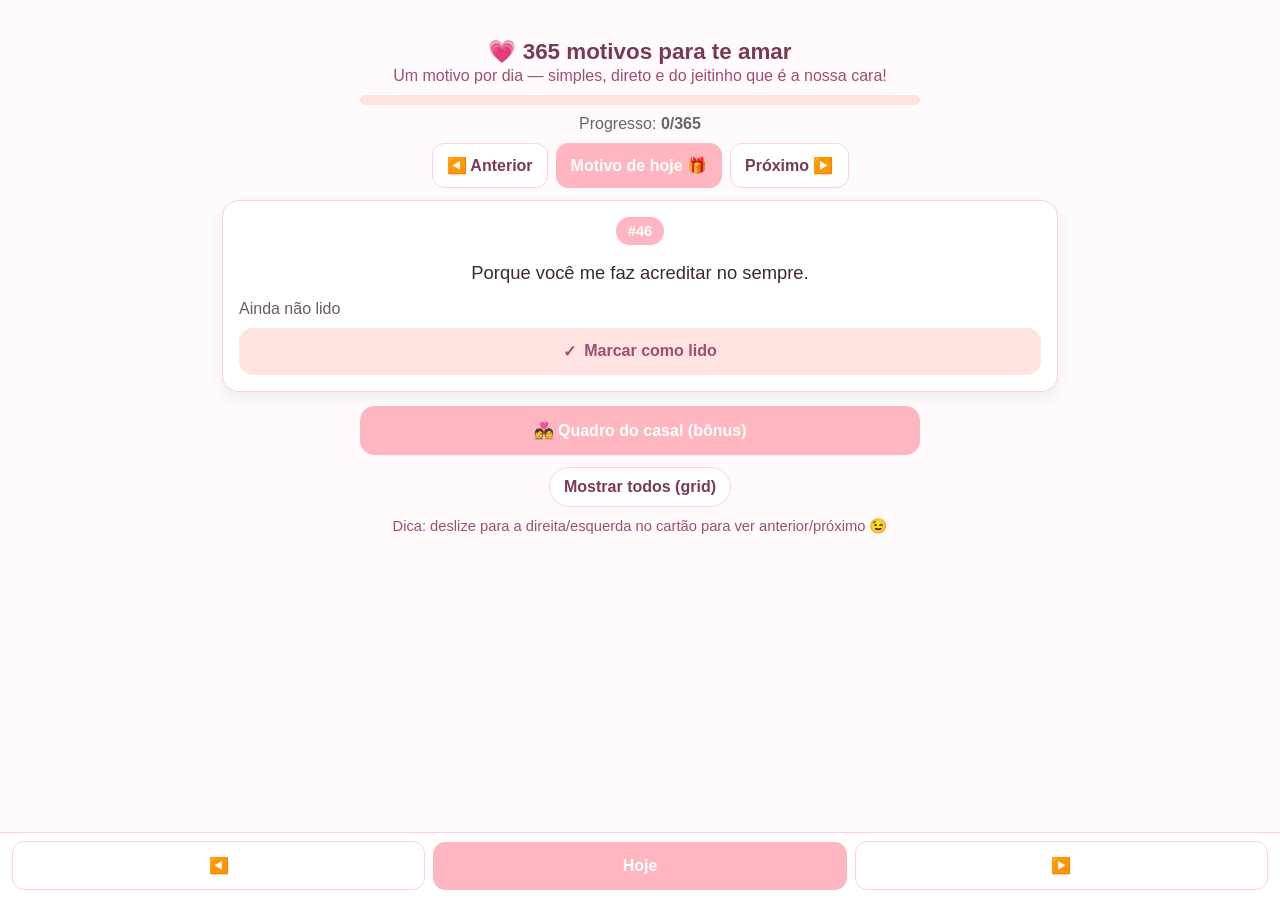
==== commit f97c1c5f: "1year" ====
--- a/one_year.html
+++ b/one_year.html
@@ -6,29 +6,38 @@
   <title>365 motivos para te amar 💖</title>
   <link rel="stylesheet" href="style.css"/>
   <style>
-    /* ===== Ajustes Mobile-First para esta página ===== */
     :root{
-      --pink:#ff69b4;
+      --pink:#ffb6c1;
       --pink-2:#ffa6c9;
       --bg:#fffafc;
       --ink:#3a2a31;
       --ok:#2ecc71;
       --muted:#6b5b62;
       --card:#ffffff;
-      --border:#ffd9e6;
-    }
-    body { background: var(--bg); color: var(--ink); }
-    .wrap { max-width: 860px; margin: 0 auto; padding: 12px 12px 88px; }
-
-    /* Header + progresso */
-    .header { margin: 10px 0 2px; font-size: 1.4rem; }
-    .sub { color:#a04c74; margin-bottom:10px; }
+      --border:#ffd1dc;
+      --footer-h: 68px; /* altura da navegação fixa */
+    }
+    html,body{ background: var(--bg); color: var(--ink); }
+    /* evita “pulo” no iOS quando aparece a barra */
+    body{ min-height: 100vh; min-height: -webkit-fill-available; }
+
+    /* container principal com padding extra para não ser coberto pela bottom-nav */
+    .wrap { 
+      max-width: 860px; 
+      margin: 0 auto; 
+      padding: 12px 12px calc(var(--footer-h) + 28px + env(safe-area-inset-bottom));
+    }
+
+    .header { margin: 10px 0 2px; font-size: 1.4rem; color:#7a3956; text-align:center; }
+    .sub { color:#a04c74; margin-bottom:10px; text-align:center; }
+
     .progressbar {
-      height: 10px; background: #ffeaf3; border-radius: 999px; overflow: hidden; margin: 8px 0 14px;
+      height: 10px; background: #ffe4e1; border-radius: 999px; overflow: hidden; margin: 8px auto 10px;
+      max-width: 560px;
     }
     .progressbar > i { display:block; height:100%; width:0%; background: var(--pink); transition: width .25s ease; }
-
-    /* Card destaque */
+    .stats { text-align:center; color:#666; margin-bottom: 10px; }
+
     .card {
       background: var(--card); border:1px solid var(--border);
       border-radius:16px; padding:16px; box-shadow:0 6px 16px rgba(0,0,0,.06);
@@ -38,31 +47,43 @@
       background: var(--pink); color:#fff; border-radius:999px; padding:6px 12px; margin-bottom:8px;
     }
     .badge.read { background: var(--ok); }
-    .motivetext { font-size:1.15rem; line-height:1.55; margin-top:6px; }
-    .read-state {
-      display:flex; align-items:center; gap:8px; margin-top:12px; color: var(--muted);
-    }
-
-    /* Botão grande de marcar lido */
+    .motivetext { font-size:1.15rem; line-height:1.55; margin-top:6px; color:#3a2a31; }
+    .read-state { display:flex; align-items:center; gap:8px; margin-top:12px; color: var(--muted); }
+
+    /* botões principais */
+    .controls { 
+      position: sticky; top: 0; z-index: 5; /* dá uma grudada suave no topo ao rolar */
+      display:flex; gap:8px; flex-wrap:wrap; justify-content:center; margin: 10px 0 12px; 
+      padding-top: env(safe-area-inset-top);
+    }
+    .controls button {
+      padding:12px 14px; border-radius:12px; border:1px solid var(--border); background:#fff; font-weight:800; color:#7a3956;
+    }
+    .controls .primary { background: var(--pink); color:#fff; border-color: var(--pink); }
+    .controls .primary:active { transform: translateY(1px); }
+
+    /* botão grande ler/lido */
     .read-btn {
       display:flex; align-items:center; justify-content:center; gap:8px;
       width:100%; margin-top:10px; padding:14px 16px; border-radius:14px; border:none; font-weight:800;
-      background: #ffe4ef; color:#a04c74;
+      background: #ffe4e1; color:#a04c74;
     }
     .read-btn.active { background: #d9f7e7; color:#107a43; }
     .read-btn i { font-style:normal; font-weight:900; }
 
-    /* Grid (opcional “mostrar todos”) */
-    .toggle-row { display:flex; justify-content:center; margin: 10px 0 8px; }
-    .toggle-row button { padding:10px 14px; border-radius:999px; border:1px solid var(--border); background:#fff; }
+    /* grid de todos */
+    .toggle-row { display:flex; justify-content:center; margin: 12px 0 8px; }
+    .toggle-row button { padding:10px 14px; border-radius:999px; border:1px solid var(--border); background:#fff; font-weight:700; color:#7a3956; }
     .grid {
-      display:none; grid-template-columns: repeat(auto-fill,minmax(160px,1fr));
+      display:none; 
+      grid-template-columns: repeat(auto-fill,minmax(170px,1fr));
       gap:10px; margin-top:8px;
     }
     .grid .gc {
       position: relative;
       background: #fff; border:1px solid var(--border); border-radius:12px; padding:12px; min-height:96px;
       box-shadow:0 3px 12px rgba(0,0,0,.04);
+      display:flex; flex-direction:column; justify-content:space-between;
     }
     .grid .mini-badge {
       position:absolute; top:8px; right:8px; font-size:.75rem; background:#ffd1e4; color:#7a3956; padding:3px 8px; border-radius:999px;
@@ -71,39 +92,51 @@
     .grid .gc.read .mini-badge { background:#bdf2d5; color:#106a3b; }
     .grid .gc .mini-toggle {
       margin-top:8px; display:inline-flex; align-items:center; gap:6px; font-size:.9rem; color:#23543f;
-      background:#e8fff3; padding:6px 10px; border-radius:999px; border:1px solid #c9f6df;
-    }
-
-    /* Navegação fixa inferior (mobile) */
+      background:#e8fff3; padding:6px 10px; border-radius:999px; border:1px solid #c9f6df; align-self:flex-start;
+    }
+
+    /* CTA "Quadro do casal" – fica acima da bottom-nav */
+    .bonus-cta {
+      position: sticky; 
+      bottom: calc(var(--footer-h) + 16px + env(safe-area-inset-bottom));
+      z-index: 4;
+      margin-top: 14px;
+    }
+    .btn-large {
+      display: inline-flex; align-items: center; justify-content: center; gap: 8px;
+      width: 100%; max-width: 560px; margin: 0 auto; 
+      padding: 14px 16px; border-radius: 14px;
+      background: var(--pink); color: #fff; border: 1px solid var(--pink);
+      font-weight: 800; text-decoration: none;
+    }
+    .btn-large:active{ transform: translateY(1px); }
+
+    /* navegação fixa inferior */
     .bottom-nav {
       position: fixed; left: 0; right: 0; bottom: 0; padding: 10px 12px calc(12px + env(safe-area-inset-bottom));
-      background: rgba(255,255,255,.8); backdrop-filter: blur(8px); border-top:1px solid var(--border);
-      display:flex; gap:10px; z-index: 10;
+      background: rgba(255,255,255,.85); backdrop-filter: blur(10px); border-top:1px solid var(--border);
+      display:flex; gap:8px; z-index: 10;
+      height: var(--footer-h);
+      align-items: center;
     }
     .bottom-nav button {
-      flex:1; padding:14px 10px; border-radius:12px; border:1px solid var(--border); background:#fff; font-weight:700;
+      flex:1; padding:14px 10px; border-radius:12px; border:1px solid var(--border); background:#fff; font-weight:800; color:#7a3956;
     }
     .bottom-nav button.primary { background: var(--pink); color:#fff; border-color: var(--pink); }
-    .hint { font-size:.92rem; color:#a04c74; margin-top:6px; }
-
-    /* Toques extras */
-    .muted { color: var(--muted); }
-    @media (min-width: 640px){
-      .header { font-size:1.8rem; }
-    }
-
-    /* Confetti simples */
-    .confetti-piece{
-      position:fixed; width:8px; height:8px; opacity:.9; transform: translateY(-20px);
-      animation: fall linear forwards;
-    }
-    @keyframes fall {
-      to { transform: translateY(110vh) rotate(720deg); opacity: .5; }
+    .hint { font-size:.92rem; color:#a04c74; margin-top:10px; text-align:center; }
+
+    /* confetti */
+    .confetti-piece{ position:fixed; width:8px; height:8px; opacity:.9; transform: translateY(-20px); animation: fall linear forwards; }
+    @keyframes fall { to { transform: translateY(110vh) rotate(720deg); opacity: .5; } }
+
+    @media (prefers-reduced-motion: reduce){
+      .confetti-piece{ animation: none; }
+      .progressbar > i { transition: none; }
     }
   </style>
 </head>
 <body>
-  <!-- Reaproveita seus efeitos globais se existirem no style.css -->
+  <!-- Efeitos globais que já existem no seu style.css -->
   <div class="hearts"></div>
   <div class="balloons"></div>
   <div class="confetti"></div>
@@ -113,12 +146,18 @@
     <h1 class="header">💗 365 motivos para te amar</h1>
     <p class="sub">Um motivo por dia — simples, direto e do jeitinho que é a nossa cara!</p>
 
-    <!-- barra de progresso -->
     <div class="progressbar" aria-label="Progresso de leitura">
       <i id="progressBar"></i>
     </div>
-    <div class="muted" style="margin-bottom:10px;">
+    <div class="stats">
       Progresso: <b id="progressText">0/365</b>
+    </div>
+
+    <!-- controles principais -->
+    <div class="controls" role="toolbar" aria-label="Navegação dos motivos">
+      <button id="btnPrev">◀️ Anterior</button>
+      <button id="btnToday" class="primary">Motivo de hoje 🎁</button>
+      <button id="btnNext">Próximo ▶️</button>
     </div>
 
     <!-- destaque -->
@@ -134,6 +173,13 @@
       </button>
     </div>
 
+    <!-- CTA do bônus (acima da bottom-nav, não fica tampado) -->
+    <div class="bonus-cta">
+      <a href="couple-board.html" class="btn-large" aria-label="Abrir quadro do casal">
+        💑 Quadro do casal (bônus)
+      </a>
+    </div>
+
     <!-- toggle Mostrar todos -->
     <div class="toggle-row">
       <button id="btnToggleGrid">Mostrar todos (grid)</button>
@@ -143,48 +189,25 @@
     <div id="grid" class="grid" aria-hidden="true"></div>
 
     <p class="hint">Dica: deslize para a direita/esquerda no cartão para ver anterior/próximo 😉</p>
-
-    <div style="margin-top:10px">
-      <a href="index.html" class="btn-link">← Voltar</a>
-    </div>
   </div>
-  
-<!-- Botão para o bônus: Quadro do casal -->
-<div style="margin: 12px 0;">
-  <a href="couple-board.html" class="btn-large" aria-label="Abrir quadro do casal">
-    💑 Quadro do casal (bônus)
-  </a>
-</div>
 
   <!-- Navegação fixa inferior -->
-  <div class="bottom-nav">
-    <button id="btnPrev">◀️ Anterior</button>
-    <button id="btnToday" class="primary">Motivo de hoje 🎁</button>
-    <button id="btnNext">Próximo ▶️</button>
+  <div class="bottom-nav" role="navigation" aria-label="Navegação inferior">
+    <button id="navPrev">◀️</button>
+    <button id="navToday" class="primary">Hoje</button>
+    <button id="navNext">▶️</button>
   </div>
 
-  <script>
-    /* ===== Confetti rápido ===== */
-    function confettiBurst(x = window.innerWidth/2, y = window.innerHeight/3) {
-      const colors = ['#e74c3c','#f1c40f','#2ecc71','#3498db','#9b59b6'];
-      const cont = document.querySelector('.confetti');
-      for (let i=0;i<24;i++){
-        const piece = document.createElement('div');
-        piece.className = 'confetti-piece';
-        piece.style.background = colors[Math.floor(Math.random()*colors.length)];
-        piece.style.left = (x + (Math.random()*160 - 80)) + 'px';
-        piece.style.top  = (y + (Math.random()*60  - 30)) + 'px';
-        piece.style.animationDuration = (1.6 + Math.random()) + 's';
-        cont.appendChild(piece);
-        setTimeout(()=>piece.remove(), 2400);
-      }
-    }
-
-    // Mesmo startDate que você usa no site (ajuste se precisar)
-    const START_DATE = new Date(2024, 9, 22, 0, 0, 0); // 22/10/2024 (mês 9 = outubro)
-
-    // Curadas + auto-complete até 365
-    const curated = [
+  <script type="module">
+    // ===== Tenta importar as 365 razões do módulo externo =====
+    // Coloque 'reasons_pt.js' na raiz (GitHub Pages OK).
+    let reasons = [];
+    try {
+      const mod = await import('./reasons_pt.js');
+      reasons = mod.reasons || [];
+    } catch(e) {
+      // fallback curto só pra não quebrar caso o arquivo não esteja no repo
+      reasons = [
   "Porque seu sorriso acende tudo ao redor.",
   "Porque seu abraço sempre parece casa.",
   "Porque você faz os dias comuns ficarem especiais.",
@@ -551,16 +574,35 @@
   "Porque tua paz faz o tempo voar quando tudo parece difícil, e eu lembro que amor é simples.",
   "Porque tua companhia me dá vontade de dançar no sofá da sala, e as horas correm felizes."
 ];
-    const reasons = [...curated];
-    for (let i = curated.length; i < 365; i++) {
-      reasons.push(`Porque te amo de formas que nem cabem em palavras (#${i+1}).`);
-    }
-
-    // Estado
+      // Dica no console para você:
+      console.warn("reasons_pt.js não encontrado. Adicione o arquivo com as 365 frases.");
+    }
+
+    // ===== Confetti =====
+    function confettiBurst(x = window.innerWidth/2, y = window.innerHeight/3) {
+      const colors = ['#e74c3c','#f1c40f','#2ecc71','#3498db','#9b59b6'];
+      const cont = document.querySelector('.confetti');
+      for (let i=0;i<24;i++){
+        const piece = document.createElement('div');
+        piece.className = 'confetti-piece';
+        piece.style.background = colors[Math.floor(Math.random()*colors.length)];
+        piece.style.left = (x + (Math.random()*160 - 80)) + 'px';
+        piece.style.top  = (y + (Math.random()*60  - 30)) + 'px';
+        piece.style.animationDuration = (1.6 + Math.random()) + 's';
+        cont.appendChild(piece);
+        setTimeout(()=>piece.remove(), 2400);
+      }
+    }
+
+    // ===== Datas =====
+    // Use a mesma START_DATE do projeto; ajuste se necessário:
+    const START_DATE = new Date(2024, 9, 22, 0, 0, 0); // 22/10/2024
+
+    // ===== Estado =====
     let current = 0;
     const readSet = new Set(JSON.parse(localStorage.getItem("reasons_read") || "[]"));
 
-    // DOM
+    // ===== DOM =====
     const $badge = document.getElementById('badge');
     const $text = document.getElementById('text');
     const $btnRead = document.getElementById('btnRead');
@@ -569,10 +611,20 @@
     const $progressBar = document.getElementById('progressBar');
     const $grid = document.getElementById('grid');
 
+    // botões topo
+    document.getElementById('btnPrev').addEventListener('click', ()=> setCurrent(current-1));
+    document.getElementById('btnNext').addEventListener('click', ()=> setCurrent(current+1));
+    document.getElementById('btnToday').addEventListener('click', ()=> setCurrent(motiveOfTodayIndex(), true));
+    // botões nav inferior (duplicam a ação, acessíveis com o polegar)
+    document.getElementById('navPrev').addEventListener('click', ()=> setCurrent(current-1));
+    document.getElementById('navNext').addEventListener('click', ()=> setCurrent(current+1));
+    document.getElementById('navToday').addEventListener('click', ()=> setCurrent(motiveOfTodayIndex(), true));
+
     function fmt(i){ return `#${i+1}`; }
     function updateProgress(){
-      const pct = (readSet.size / reasons.length)*100;
-      $progressText.textContent = `${readSet.size}/365`;
+      const total = 365; // tamanho do board
+      const pct = Math.min(100, (readSet.size / total) * 100);
+      $progressText.textContent = `${readSet.size}/${total}`;
       $progressBar.style.width = `${pct}%`;
       localStorage.setItem("reasons_read", JSON.stringify([...readSet]));
     }
@@ -585,21 +637,22 @@
       $badge.classList.toggle('read', isRead);
     }
     function setCurrent(i, burst=false){
+      if (!reasons.length) return;
       current = ((i % reasons.length) + reasons.length) % reasons.length;
       $badge.textContent = fmt(current);
       $text.textContent = reasons[current];
       setReadUI();
       if (burst) confettiBurst();
-      // Scroll top suave no mobile
+      // no iOS, rolagem suave + safe area
       window.scrollTo({ top: 0, behavior: "smooth" });
     }
     function dayDiff(a,b){ return Math.floor((b-a)/(24*60*60*1000)); }
     function motiveOfTodayIndex(){
       const diff = Math.max(0, dayDiff(START_DATE, new Date()));
-      return diff % reasons.length;
-    }
-
-    // Grid (sem busca, só toggle e marcação individual)
+      return reasons.length ? diff % reasons.length : 0;
+    }
+
+    // Grid
     function renderGrid(){
       $grid.innerHTML = "";
       reasons.forEach((r,i)=>{
@@ -608,13 +661,12 @@
         gc.innerHTML = `
           <span class="mini-badge">${fmt(i)}</span>
           <div style="font-size:.95rem; line-height:1.45; margin-top: 18px;">${r}</div>
-          <div class="mini-toggle" role="button" aria-pressed="${readSet.has(i)}" style="margin-top:10px;">
+          <div class="mini-toggle" role="button" aria-pressed="${readSet.has(i)}" title="Alternar leitura">
             ✓ ${readSet.has(i) ? 'Lido' : 'Marcar como lido'}
           </div>
         `;
         // abrir no destaque
         gc.addEventListener('click', (ev)=>{
-          // se o clique foi no mini-toggle, não navegar, apenas alternar
           if (ev.target && ev.target.classList.contains('mini-toggle')) return;
           setCurrent(i);
         });
@@ -631,11 +683,6 @@
       });
     }
 
-    // Eventos principais
-    document.getElementById('btnPrev').addEventListener('click', ()=> setCurrent(current-1));
-    document.getElementById('btnNext').addEventListener('click', ()=> setCurrent(current+1));
-    document.getElementById('btnToday').addEventListener('click', ()=> setCurrent(motiveOfTodayIndex(), true));
-
     document.getElementById('btnToggleGrid').addEventListener('click', ()=>{
       const open = $grid.style.display === 'grid';
       $grid.style.display = open ? 'none' : 'grid';
@@ -643,12 +690,14 @@
       if (!open) renderGrid();
     });
 
-    // Botão grande de leitura
+    // Botão grande de leitura (acessível)
     $btnRead.addEventListener('click', ()=>{
       if (readSet.has(current)) readSet.delete(current); else readSet.add(current);
       setReadUI();
       updateProgress();
       if (readSet.has(current)) confettiBurst();
+      // haptic leve quando disponível
+      if (navigator.vibrate) { try { navigator.vibrate(10); } catch(e){} }
     });
 
     // Gestos (swipe) no card destaque — mobile friendly
@@ -668,7 +717,7 @@
     })();
 
     // Init
-    setCurrent(motiveOfTodayIndex());
+    setCurrent(motiveOfTodayIndex(), false);
     updateProgress();
   </script>
 </body>
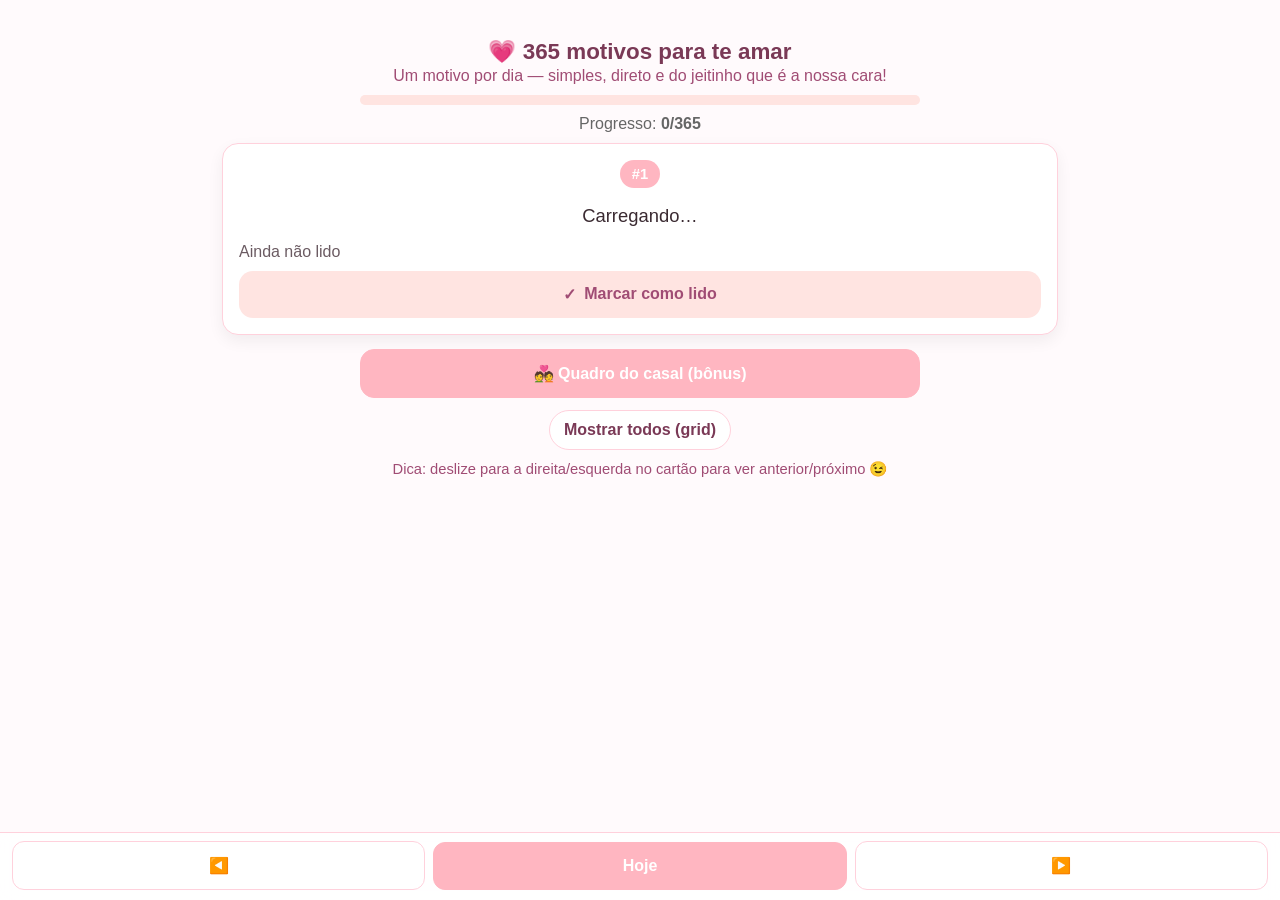
==== commit 9a67fd07: "1year" ====
--- a/one_year.html
+++ b/one_year.html
@@ -151,13 +151,6 @@
     </div>
     <div class="stats">
       Progresso: <b id="progressText">0/365</b>
-    </div>
-
-    <!-- controles principais -->
-    <div class="controls" role="toolbar" aria-label="Navegação dos motivos">
-      <button id="btnPrev">◀️ Anterior</button>
-      <button id="btnToday" class="primary">Motivo de hoje 🎁</button>
-      <button id="btnNext">Próximo ▶️</button>
     </div>
 
     <!-- destaque -->
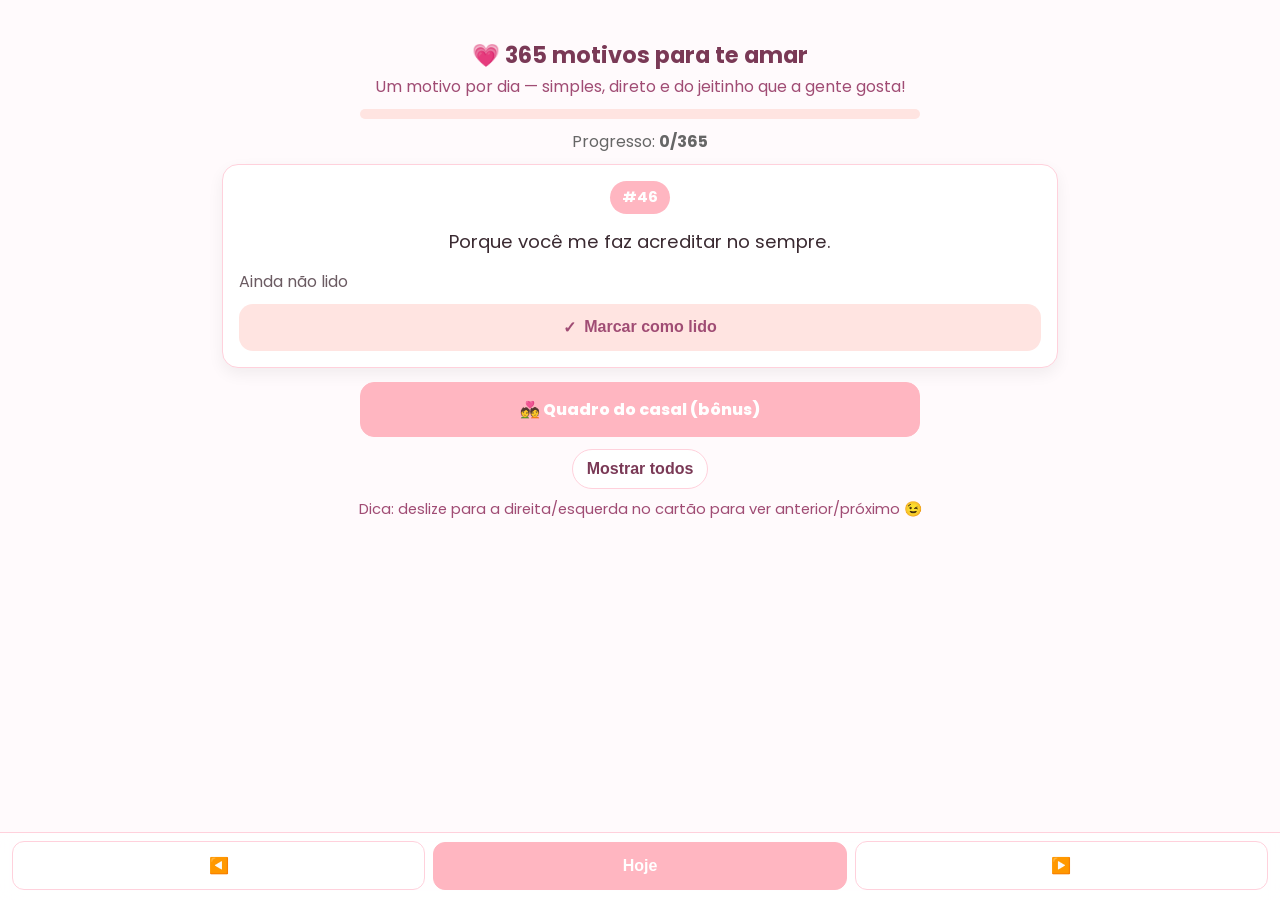
==== commit b8cf7325: "1year" ====
--- a/one_year.html
+++ b/one_year.html
@@ -7,21 +7,12 @@
   <link rel="stylesheet" href="style.css"/>
   <style>
     :root{
-      --pink:#ffb6c1;
-      --pink-2:#ffa6c9;
-      --bg:#fffafc;
-      --ink:#3a2a31;
-      --ok:#2ecc71;
-      --muted:#6b5b62;
-      --card:#ffffff;
-      --border:#ffd1dc;
+      --pink:#ffb6c1; --pink-2:#ffa6c9; --bg:#fffafc; --ink:#3a2a31; --ok:#2ecc71; --muted:#6b5b62; --card:#ffffff; --border:#ffd1dc;
       --footer-h: 68px; /* altura da navegação fixa */
     }
     html,body{ background: var(--bg); color: var(--ink); }
-    /* evita “pulo” no iOS quando aparece a barra */
     body{ min-height: 100vh; min-height: -webkit-fill-available; }
 
-    /* container principal com padding extra para não ser coberto pela bottom-nav */
     .wrap { 
       max-width: 860px; 
       margin: 0 auto; 
@@ -31,108 +22,46 @@
     .header { margin: 10px 0 2px; font-size: 1.4rem; color:#7a3956; text-align:center; }
     .sub { color:#a04c74; margin-bottom:10px; text-align:center; }
 
-    .progressbar {
-      height: 10px; background: #ffe4e1; border-radius: 999px; overflow: hidden; margin: 8px auto 10px;
-      max-width: 560px;
-    }
+    .progressbar { height: 10px; background: #ffe4e1; border-radius: 999px; overflow: hidden; margin: 8px auto 10px; max-width: 560px; }
     .progressbar > i { display:block; height:100%; width:0%; background: var(--pink); transition: width .25s ease; }
     .stats { text-align:center; color:#666; margin-bottom: 10px; }
 
-    .card {
-      background: var(--card); border:1px solid var(--border);
-      border-radius:16px; padding:16px; box-shadow:0 6px 16px rgba(0,0,0,.06);
-    }
-    .badge {
-      display:inline-flex; align-items:center; gap:6px; font-size:.92rem; font-weight:700;
-      background: var(--pink); color:#fff; border-radius:999px; padding:6px 12px; margin-bottom:8px;
-    }
+    .card { background: var(--card); border:1px solid var(--border); border-radius:16px; padding:16px; box-shadow:0 6px 16px rgba(0,0,0,.06); }
+    .badge { display:inline-flex; align-items:center; gap:6px; font-size:.92rem; font-weight:700; background: var(--pink); color:#fff; border-radius:999px; padding:6px 12px; margin-bottom:8px; }
     .badge.read { background: var(--ok); }
     .motivetext { font-size:1.15rem; line-height:1.55; margin-top:6px; color:#3a2a31; }
     .read-state { display:flex; align-items:center; gap:8px; margin-top:12px; color: var(--muted); }
 
-    /* botões principais */
-    .controls { 
-      position: sticky; top: 0; z-index: 5; /* dá uma grudada suave no topo ao rolar */
-      display:flex; gap:8px; flex-wrap:wrap; justify-content:center; margin: 10px 0 12px; 
-      padding-top: env(safe-area-inset-top);
-    }
-    .controls button {
-      padding:12px 14px; border-radius:12px; border:1px solid var(--border); background:#fff; font-weight:800; color:#7a3956;
-    }
-    .controls .primary { background: var(--pink); color:#fff; border-color: var(--pink); }
-    .controls .primary:active { transform: translateY(1px); }
-
     /* botão grande ler/lido */
-    .read-btn {
-      display:flex; align-items:center; justify-content:center; gap:8px;
-      width:100%; margin-top:10px; padding:14px 16px; border-radius:14px; border:none; font-weight:800;
-      background: #ffe4e1; color:#a04c74;
-    }
+    .read-btn { display:flex; align-items:center; justify-content:center; gap:8px; width:100%; margin-top:10px; padding:14px 16px; border-radius:14px; border:none; font-weight:800; background: #ffe4e1; color:#a04c74; }
     .read-btn.active { background: #d9f7e7; color:#107a43; }
     .read-btn i { font-style:normal; font-weight:900; }
 
     /* grid de todos */
     .toggle-row { display:flex; justify-content:center; margin: 12px 0 8px; }
     .toggle-row button { padding:10px 14px; border-radius:999px; border:1px solid var(--border); background:#fff; font-weight:700; color:#7a3956; }
-    .grid {
-      display:none; 
-      grid-template-columns: repeat(auto-fill,minmax(170px,1fr));
-      gap:10px; margin-top:8px;
-    }
-    .grid .gc {
-      position: relative;
-      background: #fff; border:1px solid var(--border); border-radius:12px; padding:12px; min-height:96px;
-      box-shadow:0 3px 12px rgba(0,0,0,.04);
-      display:flex; flex-direction:column; justify-content:space-between;
-    }
-    .grid .mini-badge {
-      position:absolute; top:8px; right:8px; font-size:.75rem; background:#ffd1e4; color:#7a3956; padding:3px 8px; border-radius:999px;
-    }
+    .grid { display:none; grid-template-columns: repeat(auto-fill,minmax(170px,1fr)); gap:10px; margin-top:8px; }
+    .grid .gc { position: relative; background: #fff; border:1px solid var(--border); border-radius:12px; padding:12px; min-height:96px; box-shadow:0 3px 12px rgba(0,0,0,.04); display:flex; flex-direction:column; justify-content:space-between; }
+    .grid .mini-badge { position:absolute; top:8px; right:8px; font-size:.75rem; background:#ffd1e4; color:#7a3956; padding:3px 8px; border-radius:999px; }
     .grid .gc.read { border-color:#bdf2d5; }
     .grid .gc.read .mini-badge { background:#bdf2d5; color:#106a3b; }
-    .grid .gc .mini-toggle {
-      margin-top:8px; display:inline-flex; align-items:center; gap:6px; font-size:.9rem; color:#23543f;
-      background:#e8fff3; padding:6px 10px; border-radius:999px; border:1px solid #c9f6df; align-self:flex-start;
-    }
+    .grid .gc .mini-toggle { margin-top:8px; display:inline-flex; align-items:center; gap:6px; font-size:.9rem; color:#23543f; background:#e8fff3; padding:6px 10px; border-radius:999px; border:1px solid #c9f6df; align-self:flex-start; }
 
     /* CTA "Quadro do casal" – fica acima da bottom-nav */
-    .bonus-cta {
-      position: sticky; 
-      bottom: calc(var(--footer-h) + 16px + env(safe-area-inset-bottom));
-      z-index: 4;
-      margin-top: 14px;
-    }
-    .btn-large {
-      display: inline-flex; align-items: center; justify-content: center; gap: 8px;
-      width: 100%; max-width: 560px; margin: 0 auto; 
-      padding: 14px 16px; border-radius: 14px;
-      background: var(--pink); color: #fff; border: 1px solid var(--pink);
-      font-weight: 800; text-decoration: none;
-    }
+    .bonus-cta { position: sticky; bottom: calc(var(--footer-h) + 16px + env(safe-area-inset-bottom)); z-index: 4; margin-top: 14px; }
+    .btn-large { display: inline-flex; align-items: center; justify-content: center; gap: 8px; width: 100%; max-width: 560px; margin: 0 auto; padding: 14px 16px; border-radius: 14px; background: var(--pink); color: #fff; border: 1px solid var(--pink); font-weight: 800; text-decoration: none; }
     .btn-large:active{ transform: translateY(1px); }
 
     /* navegação fixa inferior */
-    .bottom-nav {
-      position: fixed; left: 0; right: 0; bottom: 0; padding: 10px 12px calc(12px + env(safe-area-inset-bottom));
-      background: rgba(255,255,255,.85); backdrop-filter: blur(10px); border-top:1px solid var(--border);
-      display:flex; gap:8px; z-index: 10;
-      height: var(--footer-h);
-      align-items: center;
-    }
-    .bottom-nav button {
-      flex:1; padding:14px 10px; border-radius:12px; border:1px solid var(--border); background:#fff; font-weight:800; color:#7a3956;
-    }
+    .bottom-nav { position: fixed; left: 0; right: 0; bottom: 0; padding: 10px 12px calc(12px + env(safe-area-inset-bottom)); background: rgba(255,255,255,.85); backdrop-filter: blur(10px); border-top:1px solid var(--border); display:flex; gap:8px; z-index: 10; height: var(--footer-h); align-items: center; }
+    .bottom-nav button { flex:1; padding:14px 10px; border-radius:12px; border:1px solid var(--border); background:#fff; font-weight:800; color:#7a3956; }
     .bottom-nav button.primary { background: var(--pink); color:#fff; border-color: var(--pink); }
     .hint { font-size:.92rem; color:#a04c74; margin-top:10px; text-align:center; }
 
     /* confetti */
     .confetti-piece{ position:fixed; width:8px; height:8px; opacity:.9; transform: translateY(-20px); animation: fall linear forwards; }
     @keyframes fall { to { transform: translateY(110vh) rotate(720deg); opacity: .5; } }
-
-    @media (prefers-reduced-motion: reduce){
-      .confetti-piece{ animation: none; }
-      .progressbar > i { transition: none; }
-    }
+    @media (prefers-reduced-motion: reduce){ .confetti-piece{ animation: none; } .progressbar > i { transition: none; } }
   </style>
 </head>
 <body>
@@ -144,38 +73,29 @@
 
   <div class="wrap">
     <h1 class="header">💗 365 motivos para te amar</h1>
-    <p class="sub">Um motivo por dia — simples, direto e do jeitinho que é a nossa cara!</p>
+    <p class="sub">Um motivo por dia — simples, direto e do jeitinho que a gente gosta!</p>
 
     <div class="progressbar" aria-label="Progresso de leitura">
       <i id="progressBar"></i>
     </div>
-    <div class="stats">
-      Progresso: <b id="progressText">0/365</b>
-    </div>
+    <div class="stats">Progresso: <b id="progressText">0/365</b></div>
 
     <!-- destaque -->
     <div id="highlight" class="card" aria-live="polite">
       <span id="badge" class="badge">#1</span>
       <div id="text" class="motivetext">Carregando…</div>
-
-      <div class="read-state">
-        <span id="readLabel" class="muted">Ainda não lido</span>
-      </div>
-      <button id="btnRead" class="read-btn" aria-pressed="false">
-        <i>✓</i> Marcar como lido
-      </button>
+      <div class="read-state"><span id="readLabel" class="muted">Ainda não lido</span></div>
+      <button id="btnRead" class="read-btn" aria-pressed="false"><i>✓</i> Marcar como lido</button>
     </div>
 
     <!-- CTA do bônus (acima da bottom-nav, não fica tampado) -->
     <div class="bonus-cta">
-      <a href="couple-board.html" class="btn-large" aria-label="Abrir quadro do casal">
-        💑 Quadro do casal (bônus)
-      </a>
+      <a href="couple-board.html" class="btn-large" aria-label="Abrir quadro do casal">💑 Quadro do casal (bônus)</a>
     </div>
 
     <!-- toggle Mostrar todos -->
     <div class="toggle-row">
-      <button id="btnToggleGrid">Mostrar todos (grid)</button>
+      <button id="btnToggleGrid">Mostrar todos</button>
     </div>
 
     <!-- grade -->
@@ -184,23 +104,16 @@
     <p class="hint">Dica: deslize para a direita/esquerda no cartão para ver anterior/próximo 😉</p>
   </div>
 
-  <!-- Navegação fixa inferior -->
+  <!-- Navegação fixa inferior (único controle de navegação) -->
   <div class="bottom-nav" role="navigation" aria-label="Navegação inferior">
     <button id="navPrev">◀️</button>
     <button id="navToday" class="primary">Hoje</button>
     <button id="navNext">▶️</button>
   </div>
 
-  <script type="module">
-    // ===== Tenta importar as 365 razões do módulo externo =====
-    // Coloque 'reasons_pt.js' na raiz (GitHub Pages OK).
-    let reasons = [];
-    try {
-      const mod = await import('./reasons_pt.js');
-      reasons = mod.reasons || [];
-    } catch(e) {
-      // fallback curto só pra não quebrar caso o arquivo não esteja no repo
-      reasons = [
+  <script>
+    // ===== Lista mockada inline (sem carregar arquivo) =====
+    const reasons = [
   "Porque seu sorriso acende tudo ao redor.",
   "Porque seu abraço sempre parece casa.",
   "Porque você faz os dias comuns ficarem especiais.",
@@ -567,9 +480,6 @@
   "Porque tua paz faz o tempo voar quando tudo parece difícil, e eu lembro que amor é simples.",
   "Porque tua companhia me dá vontade de dançar no sofá da sala, e as horas correm felizes."
 ];
-      // Dica no console para você:
-      console.warn("reasons_pt.js não encontrado. Adicione o arquivo com as 365 frases.");
-    }
 
     // ===== Confetti =====
     function confettiBurst(x = window.innerWidth/2, y = window.innerHeight/3) {
@@ -588,14 +498,13 @@
     }
 
     // ===== Datas =====
-    // Use a mesma START_DATE do projeto; ajuste se necessário:
     const START_DATE = new Date(2024, 9, 22, 0, 0, 0); // 22/10/2024
 
     // ===== Estado =====
     let current = 0;
     const readSet = new Set(JSON.parse(localStorage.getItem("reasons_read") || "[]"));
 
-    // ===== DOM =====
+    // ===== DOM refs =====
     const $badge = document.getElementById('badge');
     const $text = document.getElementById('text');
     const $btnRead = document.getElementById('btnRead');
@@ -604,18 +513,14 @@
     const $progressBar = document.getElementById('progressBar');
     const $grid = document.getElementById('grid');
 
-    // botões topo
-    document.getElementById('btnPrev').addEventListener('click', ()=> setCurrent(current-1));
-    document.getElementById('btnNext').addEventListener('click', ()=> setCurrent(current+1));
-    document.getElementById('btnToday').addEventListener('click', ()=> setCurrent(motiveOfTodayIndex(), true));
-    // botões nav inferior (duplicam a ação, acessíveis com o polegar)
+    // Navegação inferior
     document.getElementById('navPrev').addEventListener('click', ()=> setCurrent(current-1));
     document.getElementById('navNext').addEventListener('click', ()=> setCurrent(current+1));
     document.getElementById('navToday').addEventListener('click', ()=> setCurrent(motiveOfTodayIndex(), true));
 
     function fmt(i){ return `#${i+1}`; }
     function updateProgress(){
-      const total = 365; // tamanho do board
+      const total = reasons.length || 365;
       const pct = Math.min(100, (readSet.size / total) * 100);
       $progressText.textContent = `${readSet.size}/${total}`;
       $progressBar.style.width = `${pct}%`;
@@ -636,14 +541,10 @@
       $text.textContent = reasons[current];
       setReadUI();
       if (burst) confettiBurst();
-      // no iOS, rolagem suave + safe area
       window.scrollTo({ top: 0, behavior: "smooth" });
     }
     function dayDiff(a,b){ return Math.floor((b-a)/(24*60*60*1000)); }
-    function motiveOfTodayIndex(){
-      const diff = Math.max(0, dayDiff(START_DATE, new Date()));
-      return reasons.length ? diff % reasons.length : 0;
-    }
+    function motiveOfTodayIndex(){ const diff = Math.max(0, dayDiff(START_DATE, new Date())); return reasons.length ? diff % reasons.length : 0; }
 
     // Grid
     function renderGrid(){
@@ -656,14 +557,8 @@
           <div style="font-size:.95rem; line-height:1.45; margin-top: 18px;">${r}</div>
           <div class="mini-toggle" role="button" aria-pressed="${readSet.has(i)}" title="Alternar leitura">
             ✓ ${readSet.has(i) ? 'Lido' : 'Marcar como lido'}
-          </div>
-        `;
-        // abrir no destaque
-        gc.addEventListener('click', (ev)=>{
-          if (ev.target && ev.target.classList.contains('mini-toggle')) return;
-          setCurrent(i);
-        });
-        // alternar lido
+          </div>`;
+        gc.addEventListener('click', (ev)=>{ if (ev.target && ev.target.classList.contains('mini-toggle')) return; setCurrent(i); });
         gc.querySelector('.mini-toggle').addEventListener('click', ()=>{
           if (readSet.has(i)) readSet.delete(i); else readSet.add(i);
           gc.classList.toggle('read', readSet.has(i));
@@ -675,7 +570,6 @@
         $grid.appendChild(gc);
       });
     }
-
     document.getElementById('btnToggleGrid').addEventListener('click', ()=>{
       const open = $grid.style.display === 'grid';
       $grid.style.display = open ? 'none' : 'grid';
@@ -689,7 +583,6 @@
       setReadUI();
       updateProgress();
       if (readSet.has(current)) confettiBurst();
-      // haptic leve quando disponível
       if (navigator.vibrate) { try { navigator.vibrate(10); } catch(e){} }
     });
 
@@ -702,9 +595,7 @@
         if(x0===null) return;
         const t=e.changedTouches[0];
         const dx=t.clientX-x0, dy=t.clientY-y0, dt=Date.now()-t0;
-        if (Math.abs(dx)>40 && Math.abs(dy)<50 && dt<600){
-          if (dx<0) setCurrent(current+1); else setCurrent(current-1);
-        }
+        if (Math.abs(dx)>40 && Math.abs(dy)<50 && dt<600){ if (dx<0) setCurrent(current+1); else setCurrent(current-1); }
         x0=y0=null;
       }, {passive:true});
     })();
@@ -714,4 +605,4 @@
     updateProgress();
   </script>
 </body>
-</html>
+</html>
--- a/style.css
+++ b/style.css
@@ -1,17 +1,61 @@
 /* reset e estilo base */
+@import url("https://fonts.googleapis.com/css2?family=Poppins:wght@400;600;800&family=Permanent+Marker&display=swap");
+
 * { margin: 0; padding: 0; box-sizing: border-box; }
-
-body {
-  background: linear-gradient(to right, #ffd1dc, #ffe4e1);
-  font-family: 'Comic Sans MS', cursive, sans-serif;
-  color: #444; text-align: center; padding: 1rem;
-}
 
 /* conteúdo principal */
 .container { max-width: 500px; margin: auto; background: white; border-radius: 16px; padding: 20px; box-shadow: 0 0 10px rgba(0,0,0,0.1); }
 
 button { background: #ffb6c1; border: none; padding: 10px 20px; border-radius: 20px; font-size: 1rem; cursor: pointer; }
 button:hover { background: #ffa6c9; }
+
+
+/* ===== Centralizar CTAs da tela principal ===== */
+
+/* Garante centralização dos próprios cards dentro do grid */
+.cta-grid {
+  /* se for grid: */
+  display: grid;
+  place-items: center;          /* centraliza nas duas direções */
+  gap: 12px;
+}
+
+/* Se em algum lugar virou flex, isso também ajuda: */
+.cta-grid {
+  justify-content: center;      /* redundante, mas inofensivo */
+}
+
+/* Centraliza conteúdo DENTRO do card */
+.cta-card {
+  display: flex !important;     /* força flex no <a> mesmo se algo sobrescreveu */
+  flex-direction: column;
+  justify-content: center;      /* centra verticalmente */
+  text-align: center;           /* textos alinhados */
+  width: 100%;
+  max-width: 520px;             /* limita largura pra não esticar demais */
+  margin: 0 auto;               /* garante centrado se não for grid */
+}
+
+/* Ícone e bloco de textos alinhados */
+.cta-icon { line-height: 1; }
+.cta-content {
+  display: grid;                /* fácil de centralizar textos */
+  place-items: center;
+  text-align: center;
+}
+
+/* Fonte padrão global */
+html, body {
+  font-family: "Poppins", -apple-system, BlinkMacSystemFont, "Segoe UI",
+               Roboto, Oxygen, Ubuntu, Cantarell, "Helvetica Neue", Arial, sans-serif;
+  -webkit-font-smoothing: antialiased;
+  -moz-osx-font-smoothing: grayscale;
+  text-rendering: optimizeLegibility;
+  -webkit-text-size-adjust: 100%;
+}
+
+
+
 
 iframe {
   border-radius: 8px;
@@ -612,7 +656,6 @@
 
 body {
   background: linear-gradient(to right, #ffd1dc, #ffe4e1);
-  font-family: 'Comic Sans MS', cursive, sans-serif;
   color: #444;
   text-align: center;
   padding: 1rem;
